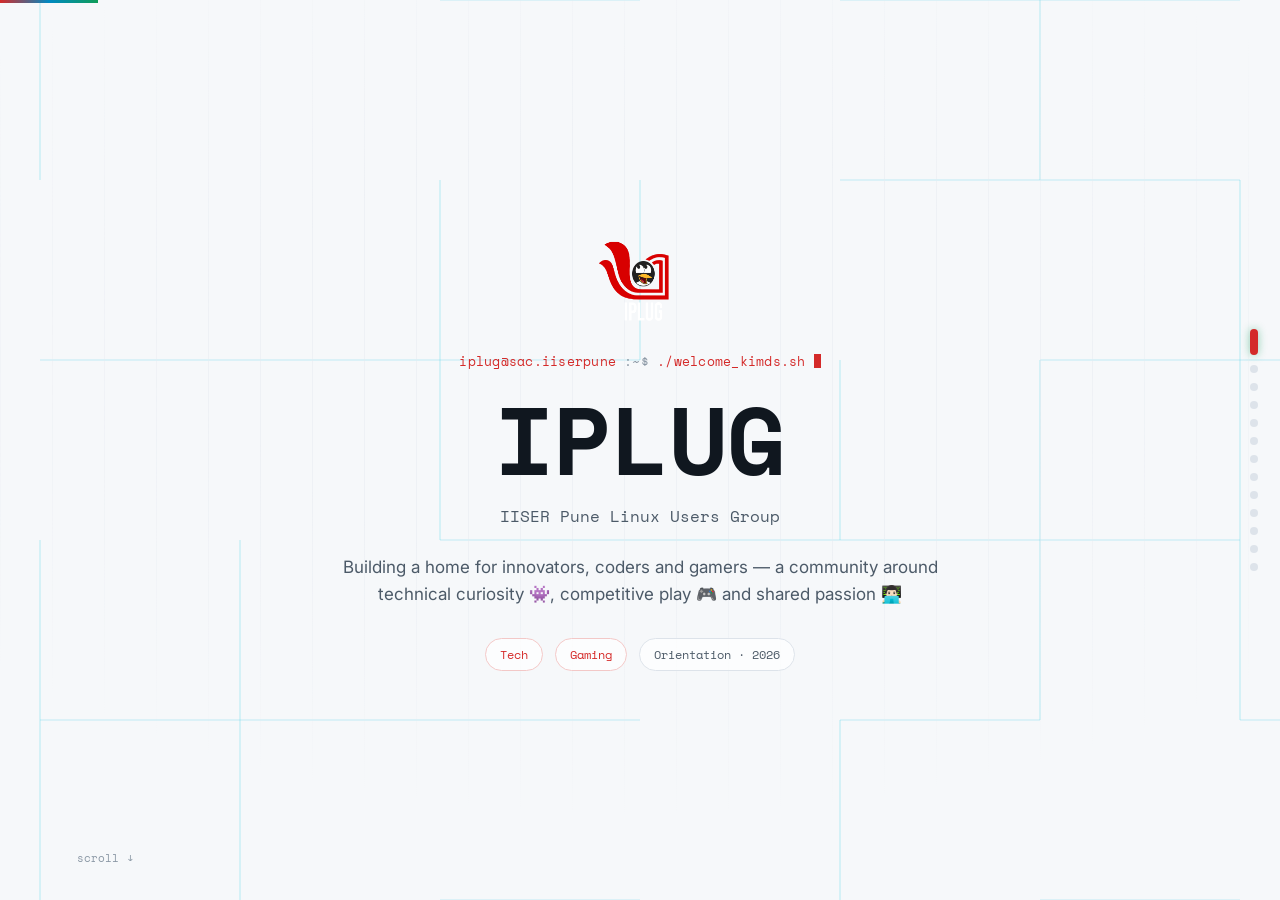
==== index.html @ 6290e278 "Add files via upload" ====
<!DOCTYPE html>
<html lang="en">
<head>
<meta charset="UTF-8">
<meta name="viewport" content="width=device-width, initial-scale=1.0">
<title>IPLUG — Freshers' Orientation</title>
<link rel="stylesheet" href="style.css">
</head>
<body>

<svg id="circuit-bg"></svg>
<div id="progress"></div>

<main id="deck">

  <!-- 1. TITLE -->
  <section class="slide" data-theme="tech" id="slide-0">
    <div class="hex-overlay"></div>
    <div class="slide-inner" style="text-align:center;">
      <img src="../assets/LOGO.png" alt="IPLUG logo" style="width:96px;height:96px;margin-bottom:22px;">
      <div class="nondollar" style="justify-content:center;">iplug@sac.iiserpune<span style="color:var(--text-faint)">:~$</span> ./welcome_kimds.sh<span class="cursor"></span></div>
      <h1 id="typed-title" style="font-size:clamp(40px,9vw,96px); color:var(--text);"></h1>
      <p style="font-family:var(--font-display); font-size:clamp(13px,1.6vw,16px); color:var(--text-dim); margin:14px 0 26px;">
        IISER Pune Linux Users Group
      </p>
      <p style="max-width:640px; margin:0 auto 30px; color:var(--text-dim); font-size:clamp(14px,1.6vw,17px); line-height:1.6;">
        Building a home for innovators, coders and gamers — a community around
        technical curiosity&nbsp;👾, competitive play&nbsp;🎮 and shared passion&nbsp;👨🏻‍💻
      </p>
      <div style="display:flex; gap:12px; justify-content:center; flex-wrap:wrap;">
        <span class="badge green">Tech</span>
        <span class="badge cyan">Gaming</span>
        <span class="badge">Orientation · 2026</span>
      </div>
    </div>
    <div class="scroll-cue">scroll <span class="chev">↓</span></div>
  </section>

  <!-- 2. WHAT IS IPLUG -->
  <section class="slide" data-theme="tech" id="slide-1">
    <div class="hex-overlay"></div>
    <div class="section-num">01 / 12</div>
    <div class="slide-inner">
      <div class="eyebrow">cat about_iplug.md<span class="cursor"></span></div>
      <h2>Aren't you using <span class="accent">Linux yet? </span></h2>
      <p class="subhead">We're a Linux Users Group at heart, but we've grown well beyond that — into a home for anyone curious about technology and anyone who loves to play.</p>
      <div class="grid grid-2">
        <div class="card">
          <div class="badge green" style="margin-bottom:14px;">TECH</div>
          <p style="color:var(--text); line-height:1.6; margin:0;">A community for people who use software and tech — not just for research, but for curiosity, learning, and connection.</p>
        </div>
        <div class="card">
          <div class="badge green" style="margin-bottom:14px;">CLUTCH</div>
          <p style="color:var(--text); line-height:1.6; margin:0;">Uniting gamers across genres to transform gaming on campus from a solo pastime into a shared culture.</p>
        </div>
      </div>
    </div>
  </section>

  <!-- 3. FACULTY COORDINATOR -->
  <section class="slide" data-theme="tech" id="slide-2">
    <div class="hex-overlay"></div>
    <div class="section-num">02 / 12</div>
    <div class="slide-inner">
      <div class="eyebrow">whoami --faculty<span class="cursor"></span></div>
      <h2>Faculty <span class="accent">Coordinator</span></h2>
      <p class="subhead">The mentor who backs IPLUG from the faculty side.</p>
      <div style="max-width:380px;">
        <div class="avatar-ph"><img src="../assets/Joy.jpg" alt="Joy" style="height: 380px; width: 380px; margin: 0px"></div>
        <div class="card">
          <div style="font-family:var(--font-display); font-size:17px; color:var(--text);">Joy Merwin Monteiro</div>
          <div style="color:var(--text-dim); font-size:13px; margin-top:4px;">Earth & Climate Science</div>
        </div>
      </div>
    </div>
  </section>

  <!-- 4. PREVIOUS COORDINATORS -->
  <section class="slide" data-theme="tech" id="slide-3">
    <div class="hex-overlay"></div>
    <div class="section-num">03 / 12</div>
    <div class="slide-inner">
      <div class="eyebrow">git log --authors=previous-coords<span class="cursor"></span></div>
      <h2>Previous <span class="accent">Coordinators</span></h2>
      <p class="subhead">The people who built IPLUG before us.</p>
      <div style="max-width:1080px;">
      <div class="grid grid-3">
        <div>
          <div class="avatar-ph">PHOTO</div>
          <div class="card"><div style="font-family:var(--font-display); font-size:14px;">[ Name 1 ]</div><div style="color:var(--text-dim); font-size:12px; margin-top:2px;">[ Role / Batch ]</div></div>
        </div>
        <div>
          <div class="avatar-ph">PHOTO</div>
          <div class="card"><div style="font-family:var(--font-display); font-size:14px;">[ Name 2 ]</div><div style="color:var(--text-dim); font-size:12px; margin-top:2px;">[ Role / Batch ]</div></div>
        </div>
        <div>
          <div class="avatar-ph">PHOTO</div>
          <div class="card"><div style="font-family:var(--font-display); font-size:14px;">[ Name 3 ]</div><div style="color:var(--text-dim); font-size:12px; margin-top:2px;">[ Role / Batch ]</div></div>
        </div>
      </div>
    </div>
    </div>
  </section>

  <!-- 5. CURRENT COORDINATORS -->
  <section class="slide" data-theme="tech" id="slide-4">
    <div class="hex-overlay"></div>
    <div class="section-num">04 / 12</div>
    <div class="slide-inner">
      <div class="eyebrow">git log --authors=current-coords --since=now<span class="cursor"></span></div>
      <h2>Current <span class="accent">Coordinators</span></h2>
      <p class="subhead">Who's running the show this year — come say hi.</p>
      <div style="max-width:1080px;">
      <div class="grid grid-3">
        <div>
          <div class="avatar-ph">PHOTO</div>
          <div class="card"><div style="font-family:var(--font-display); font-size:14px;">[ Name 1 ]</div><div style="color:var(--text-dim); font-size:12px; margin-top:2px;">[ Role ]</div></div>
        </div>
        <div>
          <div class="avatar-ph">PHOTO</div>
          <div class="card"><div style="font-family:var(--font-display); font-size:14px;">[ Name 2 ]</div><div style="color:var(--text-dim); font-size:12px; margin-top:2px;">[ Role ]</div></div>
        </div>
        <div>
          <div class="avatar-ph">PHOTO</div>
          <div class="card"><div style="font-family:var(--font-display); font-size:14px;">[ Name 3 ]</div><div style="color:var(--text-dim); font-size:12px; margin-top:2px;">[ Role ]</div></div>
        </div>
      </div>
    </div>
    </div>
  </section>

  <section class="slide" data-theme="tech" id="slide-5">
    <div class="hex-overlay"></div>
    <div class="section-num">05 / 12</div>
    <div class="slide-inner">
      <div class="eyebrow">split iplug.txt<span class="cursor"></span></div>
      <h2>Two Cores. <span class="accent">One Community. </span></h2>
      <p class="subhead">Tech vs Gaming</p>
      <div style="max-width:720px;">
      <div class="grid grid-2">
        <div>
          <div class="avatar-ph">PHOTO</div>
          <div class="card"><div style="font-family:var(--font-display); font-size:14px;">[ Name 1 ]</div><div style="color:var(--text-dim); font-size:12px; margin-top:2px;">[ Role ]</div></div>
        </div>
        <div>
          <div class="avatar-ph">PHOTO</div>
          <div class="card"><div style="font-family:var(--font-display); font-size:14px;">[ Name 2 ]</div><div style="color:var(--text-dim); font-size:12px; margin-top:2px;">[ Role ]</div></div>
        </div>
      </div>
      </div>
  </section>

  <!-- 6. EVENTS CONDUCTED LAST YEAR -->
  <section class="slide" data-theme="tech" id="slide-6">
    <div class="hex-overlay"></div>
    <div class="section-num">06 / 12</div>
    <div class="slide-inner">
      <div class="eyebrow">ls -l events/last_year/<span class="cursor"></span></div>
      <h2>Events Conducted <span class="accent">Last Year</span></h2>
      <p class="subhead">A quick look at what we ran.</p>
      <div class="grid grid-3" style="margin-top:28px;">
  <div class="card">
    <h3 style="font-family:var(--font-display); font-size:15px; margin-bottom:6px;">01. Python Sessions for Freshers</h3>
    <p style="color:var(--text-dim); font-size:13px; line-height:1.5; margin:0;">Helped people get acquainted to python</p>
  </div>
  <div class="card">
    <h3 style="font-family:var(--font-display); font-size:15px; margin-bottom:6px;">02. C++ Workshops</h3>
    <p style="color:var(--text-dim); font-size:13px; line-height:1.5; margin:0;">Introduced C++ with Prof. Kalpesh Kapoor</p>
  </div>
  <div class="card">
    <h3 style="font-family:var(--font-display); font-size:15px; margin-bottom:6px;">03. TeXnologia</h3>
    <p style="color:var(--text-dim); font-size:13px; line-height:1.5; margin:0;">a LaTeX Competition</p>
  </div>
  <div class="card">
    <h3 style="font-family:var(--font-display); font-size:15px; margin-bottom:6px;">04. Karavaan Game Nights</h3>
    <p style="color:var(--text-dim); font-size:13px; line-height:1.5; margin:0;">10+ competitions over 3 days.</p>
  </div>
  <div class="card">
    <h3 style="font-family:var(--font-display); font-size:15px; margin-bottom:6px;">05. Tinkering Thursdays</h3>
    <p style="color:var(--text-dim); font-size:13px; line-height:1.5; margin:0;">chill sessions over tech.</p>
  </div>
  <div class="card">
    <h3 style="font-family:var(--font-display); font-size:15px; margin-bottom:6px;">06. Functional Programming </h3>
    <p style="color:var(--text-dim); font-size:13px; line-height:1.5; margin:0;">Workshop on Lean/Functional Programming</p>
  </div>
  <div class="card">
    <h3 style="font-family:var(--font-display); font-size:15px; margin-bottom:6px;">07. Arduino Session</h3>
    <p style="color:var(--text-dim); font-size:13px; line-height:1.5; margin:0;">Arduino session for 3rd years who took Electronics-1 w/ lab.</p>
  </div>
  <div class="card">
    <h3 style="font-family:var(--font-display); font-size:15px; margin-bottom:6px;">08. IPLUG Gaming Showdown</h3>
    <p style="color:var(--text-dim); font-size:13px; line-height:1.5; margin:0;">BGMI + CODM + Valorant + Marvel Rivals + FIFA eFootball tournaments</p>
  </div>
        <div class="card">
    <h3 style="font-family:var(--font-display); font-size:15px; margin-bottom:6px;">09. Minecraft Server</h3>
    <p style="color:var(--text-dim); font-size:13px; line-height:1.5; margin:0;">Maintaining an Institute wide Minecraft server</p>
  </div>
</div>
      <!--
      <div class="grid grid-3" style="gap:12px;">
        <div class="tag">Python Sessions for Freshers</div>
        <div class="tag">C++ Workshop w/ Prof. Kalpesh Kapoor</div>
        <div class="tag">TeXnologia — LaTeX Competition</div>
        <div class="tag">Karvaan Game Nights (10+ events / 3 days)</div>
        <div class="tag">Tinkering Thursdays</div>
        <div class="tag">Lean / Functional Programming w/ Malhar Patel</div>
        <div class="tag">eFootball Competition</div>
        <div class="tag">Electronics‑I Lab Session (3rd yrs)</div>
        <div class="tag">IPLUG Gaming Showdown — BGMI + Free Fire</div>
      </div>
      -->
    </div>

  </section>

  <!-- 7. EVENTS PLANNED - TECH -->
  <section class="slide" data-theme="tech" id="slide-7">
    <div class="hex-overlay"></div>
    <div class="section-num">07 / 12</div>
    <div class="slide-inner">
      <div class="eyebrow">cat roadmap/tech_2026.md<span class="cursor"></span></div>
      <h2>This Year — <span class="accent">Tech</span></h2>
      <p class="subhead">Stay tuned for the following.</p>
      <div class="grid grid-3">
        <div class="card">
    <h3 style="font-family:var(--font-display); font-size:15px; margin-bottom:6px;">Plugged In</h3>
    <p style="color:var(--text-dim); font-size:13px; line-height:1.5; margin:0;">Teaching sessions exploring the different aspects of coding.</p>
  </div>
  <div class="card">
    <h3 style="font-family:var(--font-display); font-size:15px; margin-bottom:6px;">Arduino Workshops</h3>
    <p style="color:var(--text-dim); font-size:13px; line-height:1.5; margin:0;">Put your coding skills to use — build something fun and innovative.</p>
  </div>
  <div class="card">
    <h3 style="font-family:var(--font-display); font-size:15px; margin-bottom:6px;">Scientific Computing</h3>
    <p style="color:var(--text-dim); font-size:13px; line-height:1.5; margin:0;">Exposing the computational work across domains of science.</p>
  </div>
  <div class="card">
    <h3 style="font-family:var(--font-display); font-size:15px; margin-bottom:6px;">Coding Nights</h3>
    <p style="color:var(--text-dim); font-size:13px; line-height:1.5; margin:0;">A space for coders and non‑coders to talk and build algorithmic thinking.</p>
  </div>
  <div class="card">
    <h3 style="font-family:var(--font-display); font-size:15px; margin-bottom:6px;">Coder's Den</h3>
    <p style="color:var(--text-dim); font-size:13px; line-height:1.5; margin:0;">Competitive coding — maths, algorithms and puzzle‑solving.</p>
  </div>
  <div class="card">
    <h3 style="font-family:var(--font-display); font-size:15px; margin-bottom:6px;">Tex‑Nologia</h3>
    <p style="color:var(--text-dim); font-size:13px; line-height:1.5; margin:0;">Flex your type‑setting skills using LaTeX.</p>
  </div>
        <!--
        <div class="card"><strong style="font-family:var(--font-display); font-size:13px;">Coding Propaganda</strong><p style="font-size:13px; color:var(--text-dim); margin:8px 0 0;">Teaching sessions exploring the many aspects of coding.</p></div>
        <div class="card"><strong style="font-family:var(--font-display); font-size:13px;">Arduino Workshops</strong><p style="font-size:13px; color:var(--text-dim); margin:8px 0 0;">Put your coding skills to use — build something fun and innovative.</p></div>
        <div class="card"><strong style="font-family:var(--font-display); font-size:13px;">Scientific Computing</strong><p style="font-size:13px; color:var(--text-dim); margin:8px 0 0;">Exposing the computational work across domains of science.</p></div>
        <div class="card"><strong style="font-family:var(--font-display); font-size:13px;">Coding Nights</strong><p style="font-size:13px; color:var(--text-dim); margin:8px 0 0;">A space for coders and non‑coders to talk and build algorithmic thinking.</p></div>
        <div class="card"><strong style="font-family:var(--font-display); font-size:13px;">Coder's Den</strong><p style="font-size:13px; color:var(--text-dim); margin:8px 0 0;">Competitive coding — maths, algorithms and puzzle‑solving.</p></div>
        <div class="card"><strong style="font-family:var(--font-display); font-size:13px;">Tex‑Nologia</strong><p style="font-size:13px; color:var(--text-dim); margin:8px 0 0;">Flex your type‑setting skills using LaTeX.</p></div>
      -->
      </div>
    </div>
  </section>

  <!-- 8. EVENTS PLANNED - GAMING -->
  <section class="slide" data-theme="gaming" id="slide-8">
    <div class="hex-overlay"></div>
    <div class="section-num">08 / 12</div>
    <div class="slide-inner">
      <div class="eyebrow">cat roadmap/gaming_2026.md<span class="cursor"></span></div>
      <h2>This Year — <span class="accent">Gaming</span></h2>
      <p class="subhead">Powered by our gaming community, <strong style="color:var(--cyan);">CLUTCH</strong> — tournaments and chill sessions across genres, all year.</p>
      <div class="tag-list">
        <span class="tag">BGMI</span><span class="tag">CODM</span><span class="tag">Valorant</span>
        <span class="tag">Minecraft</span><span class="tag">Clash Royale</span><span class="tag">Terraria</span>
        <span class="tag">Pokémon Champions</span><span class="tag">Counter‑Strike</span>
        <span class="tag">Marvel Rivals</span><span class="tag">Marvel Tokon</span>
        <span class="tag">Among Us</span><span class="tag">Tekken</span>
      </div>
    </div>
  </section>

  <!-- 9. UPCOMING EVENTS -->
  <section class="slide" data-theme="tech" id="slide-9">
    <div class="hex-overlay"></div>
    <div class="section-num">09 / 12</div>
    <div class="slide-inner">
      <div class="eyebrow">at --list upcoming/<span class="cursor"></span></div>
      <h2>Upcoming <span class="accent">Events</span></h2>
      <p class="subhead">Mark these — first two are right around the corner.</p>
      <div class="grid grid-2">
        <div class="card" style="border-color:var(--green-dim);">
          <div class="badge green" style="margin-bottom:14px;">Tech · 28 Aug, 6 PM onwards</div>
          <h3 style="font-size:19px; color:var(--text);">Coding Propaganda — Session 1</h3>
          <p style="color:var(--text-dim); font-size:13px; margin:8px 0 0;">Exploring Coding in Science &amp; a Python Intro. Venue: [TBA]</p>
        </div>
        <div class="card" style="border-color:var(--cyan-dim);">
          <div class="badge cyan" style="margin-bottom:14px;">Gaming · Next Weekend</div>
          <h3 style="font-size:19px; color:var(--text);">Minecraft Event</h3>
          <p style="color:var(--text-dim); font-size:13px; margin:8px 0 0;">By CLUTCH. Details &amp; venue: [TBA]</p>
        </div>
      </div>
    </div>
  </section>

  <!-- 10. GET INVOLVED / ANNOUNCEMENTS -->
  <section class="slide" data-theme="tech" id="slide-10">
    <div class="hex-overlay"></div>
    <div class="section-num">10 / 12</div>
    <div class="slide-inner">
      <div class="eyebrow">sudo apt install contributors<span class="cursor"></span></div>
      <h2>We Need <span class="accent">Your Help!</span></h2>
      <p class="subhead">Join the team — as a core member or a volunteer. Pick what excites you:</p>
      <div class="grid grid-3">
        <div class="card">🌐 <strong style="font-family:var(--font-display); font-size:13px; display:block; margin-top:8px;">Web Development</strong><p style="font-size:12px; color:var(--text-dim); margin:6px 0 0;">Build &amp; maintain the IPLUG site.</p></div>
        <div class="card">🎨 <strong style="font-family:var(--font-display); font-size:13px; display:block; margin-top:8px;">Design</strong><p style="font-size:12px; color:var(--text-dim); margin:6px 0 0;">Posters, brand assets, visuals.</p></div>
        <div class="card">✍️ <strong style="font-family:var(--font-display); font-size:13px; display:block; margin-top:8px;">Content Creation</strong><p style="font-size:12px; color:var(--text-dim); margin:6px 0 0;">Write, script, and shape our story.</p></div>
        <div class="card">📣 <strong style="font-family:var(--font-display); font-size:13px; display:block; margin-top:8px;">Social Media &amp; Publicity</strong><p style="font-size:12px; color:var(--text-dim); margin:6px 0 0;">Get the word out on campus.</p></div>
        <div class="card">📦 <strong style="font-family:var(--font-display); font-size:13px; display:block; margin-top:8px;">Logistics</strong><p style="font-size:12px; color:var(--text-dim); margin:6px 0 0;">Make events run smoothly on the ground.</p></div>
        <div class="card" style="display:flex; align-items:center; justify-content:center; border-style:dashed;"><span style="font-size:12px; color:var(--text-faint); font-family:var(--font-display);">Sign‑up link: [TBA]</span></div>
      </div>
    </div>
  </section>

  <!-- 11. MERCH COMPETITION -->
  <section class="slide" data-theme="tech" id="slide-11">
    <div class="hex-overlay"></div>
    <div class="section-num">11 / 12</div>
    <div class="slide-inner" style="text-align:center;">
      <div class="eyebrow" style="justify-content:center;">./run merch_design_competition.sh<span class="cursor"></span></div>
      <h2>Merch Design <span class="accent">Competition</span></h2>
      <p class="subhead" style="margin-left:auto; margin-right:auto;">Got an eye for design? Submit your merch concept for a shot at seeing it on IPLUG apparel.</p>
      <div class="deadline-box" style="display:inline-block; text-align:left; margin-top:10px;" data-deadline="2026-09-13T23:59:59+05:30">
        <div style="font-family:var(--font-display); font-size:13px; color:var(--text-dim);">Deadline</div>
        <div class="deadline-datetime">13 Sep 2026 · 11:59:59 PM IST</div>
        <div class="deadline-timer" id="deadlineTimer">--d --h --m --s</div>
        <div style="font-size:13px; color:var(--text-dim); margin-top:4px;">Submission link / format: [TBA]</div>
      </div>
    </div>
  </section>

  <!-- 12. CLOSING / QR -->
  <section class="slide" data-theme="tech" id="slide-12">
    <div class="hex-overlay"></div>
    <div class="slide-inner" style="text-align:center;">
      <img src="assets/logo.svg" alt="IPLUG logo" style="width:64px;height:64px;margin-bottom:18px;">
      <div class="eyebrow" style="justify-content:center;">./connect.sh --follow<span class="cursor"></span></div>
      <h2 style="margin-bottom:8px;">Stay in the loop.</h2>
      <p class="subhead" style="margin-left:auto; margin-right:auto;">Scan to follow along — updates, event drops, and community chatter.</p>
      <div style="display:flex; gap:32px; justify-content:center; flex-wrap:wrap; margin-top:10px;">
        <div>
          <div class="qr-ph">QR PLACEHOLDER<br>Instagram</div>
          <div style="font-family:var(--font-display); font-size:12px; color:var(--text-dim); margin-top:10px;">@[iplug_handle]</div>
        </div>
        <div>
          <div class="qr-ph">QR PLACEHOLDER<br>WhatsApp</div>
          <div style="font-family:var(--font-display); font-size:12px; color:var(--text-dim); margin-top:10px;">[WhatsApp group link]</div>
        </div>
      </div>
      <p style="margin-top:34px; color:var(--text-faint); font-family:var(--font-display); font-size:12px;">See you at orientation — welcome to IPLUG. 👾</p>
    </div>
  </section>

</main>

<div id="dot-nav"></div>

<script src="script.js"></script>
</body>
</html>
---- style.css ----
/* ==========================================================================
   IPLUG Orientation Deck — Design Tokens (LIGHT THEME)
   Palette:  bg #f6f8fa · panel #ffffff · line #dde3ea
             red (brand) #d42a29 · green (tech/terminal) #0f9d58
             cyan (gaming) #0089c2 · amber (cta) #b8720a
   Type:     Display/labels — 'Space Mono'   Body — 'Inter'
   Signature: animated circuit-trace background + terminal boot sequence
   ========================================================================== */

@import url('https://fonts.googleapis.com/css2?family=Space+Mono:wght@400;700&family=Inter:wght@400;500;600;700;800&display=swap');

:root{
  --bg:        #f6f8fa;
  --bg-alt:    #eef2f6;
  --panel:     #ffffff;
  --panel-2:   #eef2f6;
  --line:      #dde3ea;
  --line-soft: #e6eaf0;

  --red:       #d42a29;
  --red-dim:   #f3c8c7;
  --green:     #d42a29;
  --green-dim: #f3c8c7;
  --cyan:      #d42a29;
  --cyan-dim:  #f3c8c7;
  --amber:     #b8720a;

  /* circuit-bg + progress bar only — kept separate so the red/white
     card & text theme elsewhere is untouched */
  --circuit-cyan:   #00c2e0;
  --progress-cyan:  #0089c2;
  --progress-green: #0f9d58;

  --text:      #10171f;
  --text-dim:  #4c5a68;
  --text-faint:#8a97a4;

  --font-display: 'Space Mono', 'Courier New', monospace;
  --font-body:    'Inter', system-ui, sans-serif;

  --radius: 3px;
  --slide-pad: clamp(24px, 6vw, 88px);
}

*, *::before, *::after{ box-sizing: border-box; }
html, body{ height: 100%; }
body{
  margin: 0;
  background: var(--bg);
  color: var(--text);
  font-family: var(--font-body);
  overflow: hidden;
}

::selection{ background: var(--green); color: #f4fff9; }

@media (prefers-reduced-motion: reduce){
  *, *::before, *::after{
    animation-duration: 0.001ms !important;
    animation-iteration-count: 1 !important;
    transition-duration: 0.001ms !important;
  }
}

/* ---------- circuit-board backdrop (signature element) ---------- */
#circuit-bg{
  position: fixed;
  inset: 0;
  z-index: 0;
  width: 100%;
  height: 100%;
  opacity: 0.75;
  pointer-events: none;
}
#circuit-bg path{
  fill: none;
  stroke: var(--circuit-cyan);
  stroke-opacity: 0.3;
  stroke-width: 1.2;
}
#circuit-bg .node{
  fill: var(--circuit-cyan);
  opacity: 0;
  filter: drop-shadow(0 0 3px var(--circuit-cyan));
  animation: pulse-node 4.5s ease-in-out infinite;
}
#circuit-bg .trace-lit{
  stroke: var(--circuit-cyan);
  stroke-opacity: 0;
  filter: drop-shadow(0 0 2px var(--circuit-cyan));
  animation: pulse-trace 4.5s ease-in-out infinite;
}
@keyframes pulse-node{
  0%, 100%{ opacity: 0; }
  50%{ opacity: 0.95; }
}
@keyframes pulse-trace{
  0%, 100%{ stroke-opacity: 0; }
  50%{ stroke-opacity: 0.85; }
}

.hex-overlay{
  position: absolute;
  inset: 0;
  background-image:
    linear-gradient(30deg, var(--line-soft) 1px, transparent 1px),
    linear-gradient(150deg, var(--line-soft) 1px, transparent 1px),
    linear-gradient(90deg, var(--line-soft) 1px, transparent 1px);
  background-size: 52px 90px;
  opacity: 0.5;
  pointer-events: none;
  mask-image: radial-gradient(ellipse 80% 60% at 50% 40%, black 40%, transparent 85%);
}

/* ---------- deck / slide scaffolding ---------- */
#deck{
  position: relative;
  z-index: 1;
  height: 100vh;
  overflow-y: scroll;
  scroll-snap-type: y mandatory;
  scroll-behavior: smooth;
}
#deck::-webkit-scrollbar{ display: none; }

.slide{
  position: relative;
  height: 100vh;
  width: 100%;
  scroll-snap-align: start;
  scroll-snap-stop: always;
  display: flex;
  flex-direction: column;
  justify-content: center;
  padding: var(--slide-pad);
  overflow: hidden;
}

.slide-inner{
  position: relative;
  z-index: 2;
  width: 100%;
  max-width: 1180px;
  margin: 0 auto;
}

.nondollar{
  font-family: var(--font-display);
  font-size: clamp(11px, 1.1vw, 13px);
  color: var(--green);
  letter-spacing: 0.02em;
  margin: 0 0 18px;
  display: flex;
  align-items: center;
  gap: 8px;
}
.nondollar .cursor{
  display: inline-block;
  width: 7px; height: 14px;
  background: var(--green);
  animation: blink 1s steps(1) infinite;
}
@keyframes blink{ 50%{ opacity: 0; } }

.eyebrow{
  font-family: var(--font-display);
  font-size: clamp(11px, 1.1vw, 13px);
  color: var(--green);
  letter-spacing: 0.02em;
  margin: 0 0 18px;
  display: flex;
  align-items: center;
  gap: 8px;
}
.eyebrow::before{ content: "$"; color: var(--text-faint); }
.eyebrow .cursor{
  display: inline-block;
  width: 7px; height: 14px;
  background: var(--green);
  animation: blink 1s steps(1) infinite;
}
@keyframes blink{ 50%{ opacity: 0; } }

.slide[data-theme="gaming"] .eyebrow{ color: var(--cyan); }
.slide[data-theme="gaming"] .eyebrow .cursor{ background: var(--cyan); }

h1, h2, h3{
  font-family: var(--font-display);
  font-weight: 700;
  margin: 0;
  line-height: 1.05;
  letter-spacing: -0.01em;
}
h2{
  font-size: clamp(28px, 4.4vw, 46px);
  color: var(--text);
  margin-bottom: 8px;
}
h2 .accent{ color: var(--green); }
.slide[data-theme="gaming"] h2 .accent{ color: var(--cyan); }

.subhead{
  font-family: var(--font-body);
  color: var(--text-dim);
  font-size: clamp(14px, 1.5vw, 17px);
  max-width: 680px;
  margin: 0 0 40px;
  line-height: 1.55;
}

.section-num{
  position: absolute;
  top: var(--slide-pad);
  right: var(--slide-pad);
  font-family: var(--font-display);
  font-size: 12px;
  color: var(--text-faint);
  z-index: 2;
}

/* ---------- reusable pieces ---------- */
.badge{
  display: inline-flex;
  align-items: center;
  gap: 8px;
  font-family: var(--font-display);
  font-size: 12px;
  padding: 7px 14px;
  border: 1px solid var(--line);
  border-radius: 999px;
  color: var(--text-dim);
  background: rgba(255,255,255,0.7);
}
.badge.green{ border-color: var(--green-dim); color: var(--green); }
.badge.cyan{ border-color: var(--cyan-dim); color: var(--cyan); }
.badge.red{ border-color: var(--red-dim); color: var(--red); }

.card{
  background: var(--panel);
  border: 1px solid var(--line);
  border-radius: var(--radius);
  padding: 22px 24px;
  position: relative;
  box-shadow: 0 1px 3px rgba(16,23,31,0.06);
}
.card::before{
  content: "";
  position: absolute;
  top: 0; left: 0;
  width: 28px; height: 2px;
  background: var(--green);
}
.slide[data-theme="gaming"] .card::before{ background: var(--cyan); }

.grid{
  display: grid;
  gap: 16px;
}
.grid-2{ grid-template-columns: repeat(2, 1fr); }
.grid-3{ grid-template-columns: repeat(3, 1fr); }

.avatar-ph{
  width: 100%;
  aspect-ratio: 1;
  border-radius: var(--radius);
  border: 1px dashed var(--line);
  background:
    repeating-linear-gradient(45deg, var(--panel-2), var(--panel-2) 6px, var(--panel) 6px, var(--panel) 12px);
  display: flex;
  align-items: center;
  justify-content: center;
  color: var(--text-faint);
  font-family: var(--font-display);
  font-size: 11px;
  text-align: center;
  padding: 8px;
  margin-bottom: 12px;
}

.deadline-box{
  background: var(--panel);
  border: 1.5px solid var(--red);
  border-radius: 6px;
  padding: 28px 40px;
  box-shadow: 0 0 0 1px var(--red-dim), 0 8px 28px rgba(212,42,41,0.18);
}
.deadline-box .deadline-datetime{
  font-family: var(--font-display);
  font-size: 15px;
  color: var(--text);
  margin: 4px 0 16px;
}
.deadline-box .deadline-timer{
  font-family: var(--font-display);
  font-size: clamp(32px, 5vw, 52px);
  font-weight: 700;
  color: var(--red);
  letter-spacing: 0.01em;
}
.deadline-box .deadline-timer .unit{
  font-size: 0.4em;
  color: var(--text-dim);
  margin-right: 10px;
  font-weight: 400;
}

.qr-ph{
  width: 168px;
  height: 168px;
  border: 1px dashed var(--line);
  border-radius: var(--radius);
  background: var(--panel-2);
  display: flex;
  align-items: center;
  justify-content: center;
  color: var(--text-faint);
  font-family: var(--font-display);
  font-size: 11px;
  text-align: center;
  padding: 10px;
}

.tag-list{
  display: flex;
  flex-wrap: wrap;
  gap: 8px;
}
.tag{
  font-family: var(--font-display);
  font-size: 12px;
  padding: 6px 12px;
  border: 1px solid var(--line);
  border-radius: var(--radius);
  color: var(--text-dim);
}

/* gaming slide: tags become evenly-filled cells instead of a wrapped
   flex row, and read at a much larger size */
.slide[data-theme="gaming"] .tag-list{
  display: grid;
  grid-template-columns: repeat(4, 1fr);
  gap: 14px;
  width: 100%;
  margin-top: 8px;
}
.slide[data-theme="gaming"] .tag{
  font-size: 18px;
  padding: 18px 14px;
  text-align: center;
  border-radius: var(--radius);
}

/* ---------- nav: dots + arrows + progress ---------- */
#progress{
  position: fixed;
  top: 0; left: 0;
  height: 3px;
  background: linear-gradient(90deg, var(--red), var(--progress-cyan), var(--progress-green));
  width: 0%;
  z-index: 10;
  transition: width 0.4s ease;
}

#dot-nav{
  position: fixed;
  right: 22px;
  top: 50%;
  transform: translateY(-50%);
  z-index: 10;
}

/* script.js wraps everything in one .dot-track div (line + fill + snake +
   dots) and appends it into #dot-nav. .dot-track itself needs to be the
   flex column — #dot-nav no longer lays out children directly since it
   only has this one child now. */
.dot-track{
  position: relative;
  display: flex;
  flex-direction: column;
  align-items: center;
  gap: 10px;
}

/* The "eaten trail" elements (connecting line, green fill, glowing snake
   head) are part of the snake-nav concept in script.js but aren't part of
   the simpler "current dot elongates" look we want — hide them rather
   than deleting the JS that builds them. */
.dot-track-line,
.dot-track-line-fill,
#nav-snake{
  display: none;
}

/* Dots: idle state is a small circle. script.js toggles `.current` on
   whichever dot matches the active slide (not `.active`). Because this is
   driven purely by the class, moving .current from one dot to the next
   animates BOTH at once: the old pill shrinks back to a dot while the new
   dot grows into a pill, at the same time. */
.dot{
  width: 8px;
  height: 8px;
  border-radius: 999px;
  background: var(--line);
  border: none;
  cursor: pointer;
  padding: 0;
  flex-shrink: 0;
  transition:
    height 0.35s cubic-bezier(.4,0,.2,1),
    background 0.3s ease,
    box-shadow 0.3s ease,
    transform 0.2s ease;
}
.dot:hover:not(.current){ transform: scale(1.3); }
.dot.eaten{ background: var(--line); }
.dot.current{
  height: 26px;
  background: var(--green);
  box-shadow: 0 0 8px rgba(15,157,88,0.45);
}

/* Optional: if you toggle a `theme-gaming` class on #dot-nav from JS
   when the current slide's data-theme is "gaming", this recolors the
   active pill to cyan to match that slide's accent. Not wired up by
   script.js yet — inert until you add that class toggle in setActive(). */
#dot-nav.theme-gaming .dot.current{
  background: var(--cyan);
  box-shadow: 0 0 8px rgba(0,137,194,0.45);
}

#arrow-nav{
  position: fixed;
  bottom: 22px;
  left: 50%;
  transform: translateX(-50%);
  z-index: 10;
  display: flex;
  align-items: center;
  gap: 14px;
  font-family: var(--font-display);
}
.nav-btn{
  width: 38px; height: 38px;
  border-radius: 50%;
  border: 1px solid var(--line);
  background: rgba(255,255,255,0.85);
  backdrop-filter: blur(6px);
  color: var(--text);
  cursor: pointer;
  display: flex;
  align-items: center;
  justify-content: center;
  transition: border-color 0.2s, color 0.2s;
  box-shadow: 0 1px 3px rgba(16,23,31,0.08);
}
.nav-btn:hover{ border-color: var(--green); color: var(--green); }
.nav-btn:disabled{ opacity: 0.3; cursor: default; }
#slide-counter{ font-size: 12px; color: var(--text-dim); min-width: 44px; text-align: center; }

.scroll-cue{
  position: absolute;
  bottom: 34px;
  left: var(--slide-pad);
  font-family: var(--font-display);
  font-size: 11px;
  color: var(--text-faint);
  display: flex;
  align-items: center;
  gap: 8px;
}
.scroll-cue .chev{ animation: bob 1.6s ease-in-out infinite; }
@keyframes bob{
  0%, 100%{ transform: translateY(0); }
  50%{ transform: translateY(4px); }
}

@media (max-width: 720px){
  #dot-nav{ display: none; }
  .grid-3{ grid-template-columns: 1fr 1fr; }
  .grid-2{ grid-template-columns: 1fr; }
  .slide[data-theme="gaming"] .tag-list{ grid-template-columns: repeat(2, 1fr); }
}
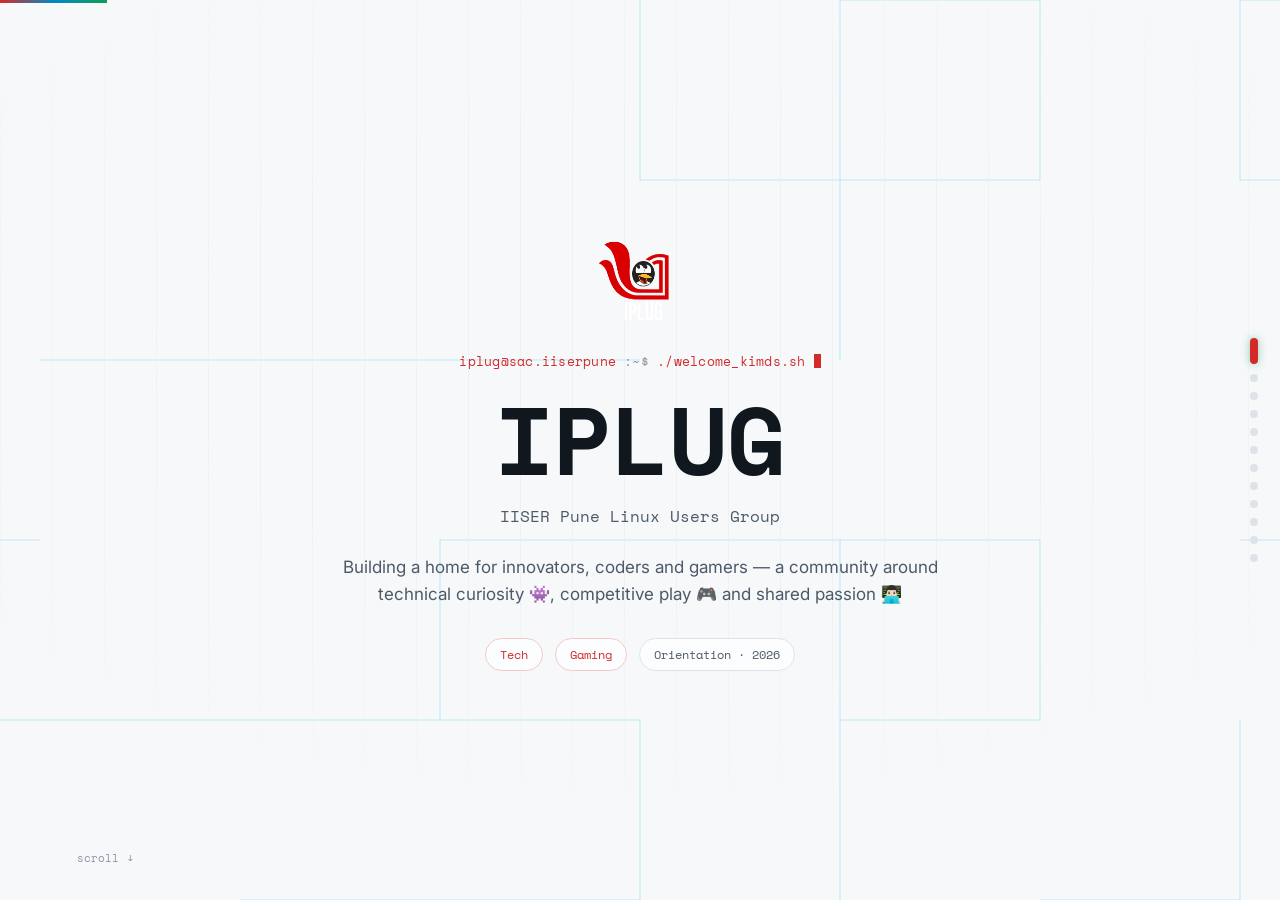
==== commit f58c932c: "Add files via upload" ====
--- a/index.html
+++ b/index.html
@@ -299,7 +299,7 @@
     </div>
   </section>
 
-  <!-- 10. GET INVOLVED / ANNOUNCEMENTS -->
+  <!-- 10. GET INVOLVED / ANNOUNCEMENTS
   <section class="slide" data-theme="tech" id="slide-10">
     <div class="hex-overlay"></div>
     <div class="section-num">10 / 12</div>
@@ -317,6 +317,7 @@
       </div>
     </div>
   </section>
+  -->
 
   <!-- 11. MERCH COMPETITION -->
   <section class="slide" data-theme="tech" id="slide-11">
--- a/style.css
+++ b/style.css
@@ -325,13 +325,24 @@
   flex-wrap: wrap;
   gap: 8px;
 }
-.tag{
-  font-family: var(--font-display);
-  font-size: 12px;
-  padding: 6px 12px;
-  border: 1px solid var(--line);
-  border-radius: var(--radius);
-  color: var(--text-dim);
+.tag {
+  display: inline-flex;
+  align-items: center;
+  justify-content: center;
+  background:
+    linear-gradient(#dc2626, #dc2626) no-repeat,
+    #fff;
+  background-size: 12.5% 1.5px; /* width, thickness of the red bit */
+  background-position: 0 0;
+  border-radius: 8px; /* match the rounded corners in the image */
+  overflow: hidden;
+  border-radius: 4px;
+  box-shadow: 0 1px 3px rgba(0,0,0,0.08);
+  padding: 20px 24px;
+  margin: 8px;
+  font-family: 'JetBrains Mono', 'Courier New', monospace;
+  font-weight: 700;
+  text-align: center;
 }
 
 /* gaming slide: tags become evenly-filled cells instead of a wrapped
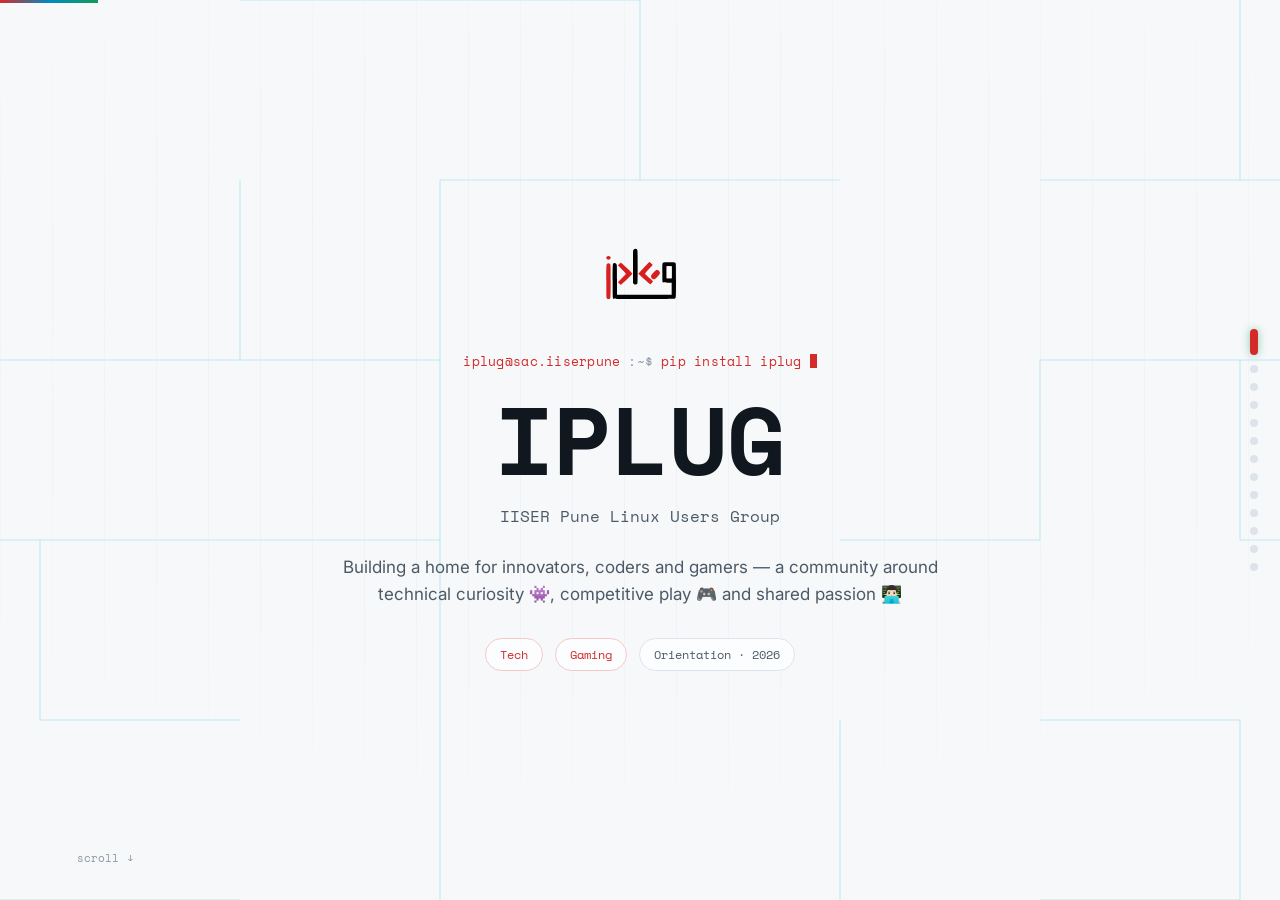
==== commit 846aa802: "Add files via upload" ====
--- a/index.html
+++ b/index.html
@@ -1,367 +1,449 @@
-<!DOCTYPE html>
-<html lang="en">
-<head>
-<meta charset="UTF-8">
-<meta name="viewport" content="width=device-width, initial-scale=1.0">
-<title>IPLUG — Freshers' Orientation</title>
-<link rel="stylesheet" href="style.css">
-</head>
-<body>
-
-<svg id="circuit-bg"></svg>
-<div id="progress"></div>
-
-<main id="deck">
-
-  <!-- 1. TITLE -->
-  <section class="slide" data-theme="tech" id="slide-0">
-    <div class="hex-overlay"></div>
-    <div class="slide-inner" style="text-align:center;">
-      <img src="../assets/LOGO.png" alt="IPLUG logo" style="width:96px;height:96px;margin-bottom:22px;">
-      <div class="nondollar" style="justify-content:center;">iplug@sac.iiserpune<span style="color:var(--text-faint)">:~$</span> ./welcome_kimds.sh<span class="cursor"></span></div>
-      <h1 id="typed-title" style="font-size:clamp(40px,9vw,96px); color:var(--text);"></h1>
-      <p style="font-family:var(--font-display); font-size:clamp(13px,1.6vw,16px); color:var(--text-dim); margin:14px 0 26px;">
-        IISER Pune Linux Users Group
-      </p>
-      <p style="max-width:640px; margin:0 auto 30px; color:var(--text-dim); font-size:clamp(14px,1.6vw,17px); line-height:1.6;">
-        Building a home for innovators, coders and gamers — a community around
-        technical curiosity&nbsp;👾, competitive play&nbsp;🎮 and shared passion&nbsp;👨🏻‍💻
-      </p>
-      <div style="display:flex; gap:12px; justify-content:center; flex-wrap:wrap;">
-        <span class="badge green">Tech</span>
-        <span class="badge cyan">Gaming</span>
-        <span class="badge">Orientation · 2026</span>
-      </div>
-    </div>
-    <div class="scroll-cue">scroll <span class="chev">↓</span></div>
-  </section>
-
-  <!-- 2. WHAT IS IPLUG -->
-  <section class="slide" data-theme="tech" id="slide-1">
-    <div class="hex-overlay"></div>
-    <div class="section-num">01 / 12</div>
-    <div class="slide-inner">
-      <div class="eyebrow">cat about_iplug.md<span class="cursor"></span></div>
-      <h2>Aren't you using <span class="accent">Linux yet? </span></h2>
-      <p class="subhead">We're a Linux Users Group at heart, but we've grown well beyond that — into a home for anyone curious about technology and anyone who loves to play.</p>
-      <div class="grid grid-2">
-        <div class="card">
-          <div class="badge green" style="margin-bottom:14px;">TECH</div>
-          <p style="color:var(--text); line-height:1.6; margin:0;">A community for people who use software and tech — not just for research, but for curiosity, learning, and connection.</p>
-        </div>
-        <div class="card">
-          <div class="badge green" style="margin-bottom:14px;">CLUTCH</div>
-          <p style="color:var(--text); line-height:1.6; margin:0;">Uniting gamers across genres to transform gaming on campus from a solo pastime into a shared culture.</p>
-        </div>
-      </div>
-    </div>
-  </section>
-
-  <!-- 3. FACULTY COORDINATOR -->
-  <section class="slide" data-theme="tech" id="slide-2">
-    <div class="hex-overlay"></div>
-    <div class="section-num">02 / 12</div>
-    <div class="slide-inner">
-      <div class="eyebrow">whoami --faculty<span class="cursor"></span></div>
-      <h2>Faculty <span class="accent">Coordinator</span></h2>
-      <p class="subhead">The mentor who backs IPLUG from the faculty side.</p>
-      <div style="max-width:380px;">
-        <div class="avatar-ph"><img src="../assets/Joy.jpg" alt="Joy" style="height: 380px; width: 380px; margin: 0px"></div>
-        <div class="card">
-          <div style="font-family:var(--font-display); font-size:17px; color:var(--text);">Joy Merwin Monteiro</div>
-          <div style="color:var(--text-dim); font-size:13px; margin-top:4px;">Earth & Climate Science</div>
-        </div>
-      </div>
-    </div>
-  </section>
-
-  <!-- 4. PREVIOUS COORDINATORS -->
-  <section class="slide" data-theme="tech" id="slide-3">
-    <div class="hex-overlay"></div>
-    <div class="section-num">03 / 12</div>
-    <div class="slide-inner">
-      <div class="eyebrow">git log --authors=previous-coords<span class="cursor"></span></div>
-      <h2>Previous <span class="accent">Coordinators</span></h2>
-      <p class="subhead">The people who built IPLUG before us.</p>
-      <div style="max-width:1080px;">
-      <div class="grid grid-3">
-        <div>
-          <div class="avatar-ph">PHOTO</div>
-          <div class="card"><div style="font-family:var(--font-display); font-size:14px;">[ Name 1 ]</div><div style="color:var(--text-dim); font-size:12px; margin-top:2px;">[ Role / Batch ]</div></div>
-        </div>
-        <div>
-          <div class="avatar-ph">PHOTO</div>
-          <div class="card"><div style="font-family:var(--font-display); font-size:14px;">[ Name 2 ]</div><div style="color:var(--text-dim); font-size:12px; margin-top:2px;">[ Role / Batch ]</div></div>
-        </div>
-        <div>
-          <div class="avatar-ph">PHOTO</div>
-          <div class="card"><div style="font-family:var(--font-display); font-size:14px;">[ Name 3 ]</div><div style="color:var(--text-dim); font-size:12px; margin-top:2px;">[ Role / Batch ]</div></div>
-        </div>
-      </div>
-    </div>
-    </div>
-  </section>
-
-  <!-- 5. CURRENT COORDINATORS -->
-  <section class="slide" data-theme="tech" id="slide-4">
-    <div class="hex-overlay"></div>
-    <div class="section-num">04 / 12</div>
-    <div class="slide-inner">
-      <div class="eyebrow">git log --authors=current-coords --since=now<span class="cursor"></span></div>
-      <h2>Current <span class="accent">Coordinators</span></h2>
-      <p class="subhead">Who's running the show this year — come say hi.</p>
-      <div style="max-width:1080px;">
-      <div class="grid grid-3">
-        <div>
-          <div class="avatar-ph">PHOTO</div>
-          <div class="card"><div style="font-family:var(--font-display); font-size:14px;">[ Name 1 ]</div><div style="color:var(--text-dim); font-size:12px; margin-top:2px;">[ Role ]</div></div>
-        </div>
-        <div>
-          <div class="avatar-ph">PHOTO</div>
-          <div class="card"><div style="font-family:var(--font-display); font-size:14px;">[ Name 2 ]</div><div style="color:var(--text-dim); font-size:12px; margin-top:2px;">[ Role ]</div></div>
-        </div>
-        <div>
-          <div class="avatar-ph">PHOTO</div>
-          <div class="card"><div style="font-family:var(--font-display); font-size:14px;">[ Name 3 ]</div><div style="color:var(--text-dim); font-size:12px; margin-top:2px;">[ Role ]</div></div>
-        </div>
-      </div>
-    </div>
-    </div>
-  </section>
-
-  <section class="slide" data-theme="tech" id="slide-5">
-    <div class="hex-overlay"></div>
-    <div class="section-num">05 / 12</div>
-    <div class="slide-inner">
-      <div class="eyebrow">split iplug.txt<span class="cursor"></span></div>
-      <h2>Two Cores. <span class="accent">One Community. </span></h2>
-      <p class="subhead">Tech vs Gaming</p>
-      <div style="max-width:720px;">
-      <div class="grid grid-2">
-        <div>
-          <div class="avatar-ph">PHOTO</div>
-          <div class="card"><div style="font-family:var(--font-display); font-size:14px;">[ Name 1 ]</div><div style="color:var(--text-dim); font-size:12px; margin-top:2px;">[ Role ]</div></div>
-        </div>
-        <div>
-          <div class="avatar-ph">PHOTO</div>
-          <div class="card"><div style="font-family:var(--font-display); font-size:14px;">[ Name 2 ]</div><div style="color:var(--text-dim); font-size:12px; margin-top:2px;">[ Role ]</div></div>
-        </div>
-      </div>
-      </div>
-  </section>
-
-  <!-- 6. EVENTS CONDUCTED LAST YEAR -->
-  <section class="slide" data-theme="tech" id="slide-6">
-    <div class="hex-overlay"></div>
-    <div class="section-num">06 / 12</div>
-    <div class="slide-inner">
-      <div class="eyebrow">ls -l events/last_year/<span class="cursor"></span></div>
-      <h2>Events Conducted <span class="accent">Last Year</span></h2>
-      <p class="subhead">A quick look at what we ran.</p>
-      <div class="grid grid-3" style="margin-top:28px;">
-  <div class="card">
-    <h3 style="font-family:var(--font-display); font-size:15px; margin-bottom:6px;">01. Python Sessions for Freshers</h3>
-    <p style="color:var(--text-dim); font-size:13px; line-height:1.5; margin:0;">Helped people get acquainted to python</p>
-  </div>
-  <div class="card">
-    <h3 style="font-family:var(--font-display); font-size:15px; margin-bottom:6px;">02. C++ Workshops</h3>
-    <p style="color:var(--text-dim); font-size:13px; line-height:1.5; margin:0;">Introduced C++ with Prof. Kalpesh Kapoor</p>
-  </div>
-  <div class="card">
-    <h3 style="font-family:var(--font-display); font-size:15px; margin-bottom:6px;">03. TeXnologia</h3>
-    <p style="color:var(--text-dim); font-size:13px; line-height:1.5; margin:0;">a LaTeX Competition</p>
-  </div>
-  <div class="card">
-    <h3 style="font-family:var(--font-display); font-size:15px; margin-bottom:6px;">04. Karavaan Game Nights</h3>
-    <p style="color:var(--text-dim); font-size:13px; line-height:1.5; margin:0;">10+ competitions over 3 days.</p>
-  </div>
-  <div class="card">
-    <h3 style="font-family:var(--font-display); font-size:15px; margin-bottom:6px;">05. Tinkering Thursdays</h3>
-    <p style="color:var(--text-dim); font-size:13px; line-height:1.5; margin:0;">chill sessions over tech.</p>
-  </div>
-  <div class="card">
-    <h3 style="font-family:var(--font-display); font-size:15px; margin-bottom:6px;">06. Functional Programming </h3>
-    <p style="color:var(--text-dim); font-size:13px; line-height:1.5; margin:0;">Workshop on Lean/Functional Programming</p>
-  </div>
-  <div class="card">
-    <h3 style="font-family:var(--font-display); font-size:15px; margin-bottom:6px;">07. Arduino Session</h3>
-    <p style="color:var(--text-dim); font-size:13px; line-height:1.5; margin:0;">Arduino session for 3rd years who took Electronics-1 w/ lab.</p>
-  </div>
-  <div class="card">
-    <h3 style="font-family:var(--font-display); font-size:15px; margin-bottom:6px;">08. IPLUG Gaming Showdown</h3>
-    <p style="color:var(--text-dim); font-size:13px; line-height:1.5; margin:0;">BGMI + CODM + Valorant + Marvel Rivals + FIFA eFootball tournaments</p>
-  </div>
-        <div class="card">
-    <h3 style="font-family:var(--font-display); font-size:15px; margin-bottom:6px;">09. Minecraft Server</h3>
-    <p style="color:var(--text-dim); font-size:13px; line-height:1.5; margin:0;">Maintaining an Institute wide Minecraft server</p>
-  </div>
-</div>
-      <!--
-      <div class="grid grid-3" style="gap:12px;">
-        <div class="tag">Python Sessions for Freshers</div>
-        <div class="tag">C++ Workshop w/ Prof. Kalpesh Kapoor</div>
-        <div class="tag">TeXnologia — LaTeX Competition</div>
-        <div class="tag">Karvaan Game Nights (10+ events / 3 days)</div>
-        <div class="tag">Tinkering Thursdays</div>
-        <div class="tag">Lean / Functional Programming w/ Malhar Patel</div>
-        <div class="tag">eFootball Competition</div>
-        <div class="tag">Electronics‑I Lab Session (3rd yrs)</div>
-        <div class="tag">IPLUG Gaming Showdown — BGMI + Free Fire</div>
-      </div>
-      -->
-    </div>
-
-  </section>
-
-  <!-- 7. EVENTS PLANNED - TECH -->
-  <section class="slide" data-theme="tech" id="slide-7">
-    <div class="hex-overlay"></div>
-    <div class="section-num">07 / 12</div>
-    <div class="slide-inner">
-      <div class="eyebrow">cat roadmap/tech_2026.md<span class="cursor"></span></div>
-      <h2>This Year — <span class="accent">Tech</span></h2>
-      <p class="subhead">Stay tuned for the following.</p>
-      <div class="grid grid-3">
-        <div class="card">
-    <h3 style="font-family:var(--font-display); font-size:15px; margin-bottom:6px;">Plugged In</h3>
-    <p style="color:var(--text-dim); font-size:13px; line-height:1.5; margin:0;">Teaching sessions exploring the different aspects of coding.</p>
-  </div>
-  <div class="card">
-    <h3 style="font-family:var(--font-display); font-size:15px; margin-bottom:6px;">Arduino Workshops</h3>
-    <p style="color:var(--text-dim); font-size:13px; line-height:1.5; margin:0;">Put your coding skills to use — build something fun and innovative.</p>
-  </div>
-  <div class="card">
-    <h3 style="font-family:var(--font-display); font-size:15px; margin-bottom:6px;">Scientific Computing</h3>
-    <p style="color:var(--text-dim); font-size:13px; line-height:1.5; margin:0;">Exposing the computational work across domains of science.</p>
-  </div>
-  <div class="card">
-    <h3 style="font-family:var(--font-display); font-size:15px; margin-bottom:6px;">Coding Nights</h3>
-    <p style="color:var(--text-dim); font-size:13px; line-height:1.5; margin:0;">A space for coders and non‑coders to talk and build algorithmic thinking.</p>
-  </div>
-  <div class="card">
-    <h3 style="font-family:var(--font-display); font-size:15px; margin-bottom:6px;">Coder's Den</h3>
-    <p style="color:var(--text-dim); font-size:13px; line-height:1.5; margin:0;">Competitive coding — maths, algorithms and puzzle‑solving.</p>
-  </div>
-  <div class="card">
-    <h3 style="font-family:var(--font-display); font-size:15px; margin-bottom:6px;">Tex‑Nologia</h3>
-    <p style="color:var(--text-dim); font-size:13px; line-height:1.5; margin:0;">Flex your type‑setting skills using LaTeX.</p>
-  </div>
-        <!--
-        <div class="card"><strong style="font-family:var(--font-display); font-size:13px;">Coding Propaganda</strong><p style="font-size:13px; color:var(--text-dim); margin:8px 0 0;">Teaching sessions exploring the many aspects of coding.</p></div>
-        <div class="card"><strong style="font-family:var(--font-display); font-size:13px;">Arduino Workshops</strong><p style="font-size:13px; color:var(--text-dim); margin:8px 0 0;">Put your coding skills to use — build something fun and innovative.</p></div>
-        <div class="card"><strong style="font-family:var(--font-display); font-size:13px;">Scientific Computing</strong><p style="font-size:13px; color:var(--text-dim); margin:8px 0 0;">Exposing the computational work across domains of science.</p></div>
-        <div class="card"><strong style="font-family:var(--font-display); font-size:13px;">Coding Nights</strong><p style="font-size:13px; color:var(--text-dim); margin:8px 0 0;">A space for coders and non‑coders to talk and build algorithmic thinking.</p></div>
-        <div class="card"><strong style="font-family:var(--font-display); font-size:13px;">Coder's Den</strong><p style="font-size:13px; color:var(--text-dim); margin:8px 0 0;">Competitive coding — maths, algorithms and puzzle‑solving.</p></div>
-        <div class="card"><strong style="font-family:var(--font-display); font-size:13px;">Tex‑Nologia</strong><p style="font-size:13px; color:var(--text-dim); margin:8px 0 0;">Flex your type‑setting skills using LaTeX.</p></div>
-      -->
-      </div>
-    </div>
-  </section>
-
-  <!-- 8. EVENTS PLANNED - GAMING -->
-  <section class="slide" data-theme="gaming" id="slide-8">
-    <div class="hex-overlay"></div>
-    <div class="section-num">08 / 12</div>
-    <div class="slide-inner">
-      <div class="eyebrow">cat roadmap/gaming_2026.md<span class="cursor"></span></div>
-      <h2>This Year — <span class="accent">Gaming</span></h2>
-      <p class="subhead">Powered by our gaming community, <strong style="color:var(--cyan);">CLUTCH</strong> — tournaments and chill sessions across genres, all year.</p>
-      <div class="tag-list">
-        <span class="tag">BGMI</span><span class="tag">CODM</span><span class="tag">Valorant</span>
-        <span class="tag">Minecraft</span><span class="tag">Clash Royale</span><span class="tag">Terraria</span>
-        <span class="tag">Pokémon Champions</span><span class="tag">Counter‑Strike</span>
-        <span class="tag">Marvel Rivals</span><span class="tag">Marvel Tokon</span>
-        <span class="tag">Among Us</span><span class="tag">Tekken</span>
-      </div>
-    </div>
-  </section>
-
-  <!-- 9. UPCOMING EVENTS -->
-  <section class="slide" data-theme="tech" id="slide-9">
-    <div class="hex-overlay"></div>
-    <div class="section-num">09 / 12</div>
-    <div class="slide-inner">
-      <div class="eyebrow">at --list upcoming/<span class="cursor"></span></div>
-      <h2>Upcoming <span class="accent">Events</span></h2>
-      <p class="subhead">Mark these — first two are right around the corner.</p>
-      <div class="grid grid-2">
-        <div class="card" style="border-color:var(--green-dim);">
-          <div class="badge green" style="margin-bottom:14px;">Tech · 28 Aug, 6 PM onwards</div>
-          <h3 style="font-size:19px; color:var(--text);">Coding Propaganda — Session 1</h3>
-          <p style="color:var(--text-dim); font-size:13px; margin:8px 0 0;">Exploring Coding in Science &amp; a Python Intro. Venue: [TBA]</p>
-        </div>
-        <div class="card" style="border-color:var(--cyan-dim);">
-          <div class="badge cyan" style="margin-bottom:14px;">Gaming · Next Weekend</div>
-          <h3 style="font-size:19px; color:var(--text);">Minecraft Event</h3>
-          <p style="color:var(--text-dim); font-size:13px; margin:8px 0 0;">By CLUTCH. Details &amp; venue: [TBA]</p>
-        </div>
-      </div>
-    </div>
-  </section>
-
-  <!-- 10. GET INVOLVED / ANNOUNCEMENTS
-  <section class="slide" data-theme="tech" id="slide-10">
-    <div class="hex-overlay"></div>
-    <div class="section-num">10 / 12</div>
-    <div class="slide-inner">
-      <div class="eyebrow">sudo apt install contributors<span class="cursor"></span></div>
-      <h2>We Need <span class="accent">Your Help!</span></h2>
-      <p class="subhead">Join the team — as a core member or a volunteer. Pick what excites you:</p>
-      <div class="grid grid-3">
-        <div class="card">🌐 <strong style="font-family:var(--font-display); font-size:13px; display:block; margin-top:8px;">Web Development</strong><p style="font-size:12px; color:var(--text-dim); margin:6px 0 0;">Build &amp; maintain the IPLUG site.</p></div>
-        <div class="card">🎨 <strong style="font-family:var(--font-display); font-size:13px; display:block; margin-top:8px;">Design</strong><p style="font-size:12px; color:var(--text-dim); margin:6px 0 0;">Posters, brand assets, visuals.</p></div>
-        <div class="card">✍️ <strong style="font-family:var(--font-display); font-size:13px; display:block; margin-top:8px;">Content Creation</strong><p style="font-size:12px; color:var(--text-dim); margin:6px 0 0;">Write, script, and shape our story.</p></div>
-        <div class="card">📣 <strong style="font-family:var(--font-display); font-size:13px; display:block; margin-top:8px;">Social Media &amp; Publicity</strong><p style="font-size:12px; color:var(--text-dim); margin:6px 0 0;">Get the word out on campus.</p></div>
-        <div class="card">📦 <strong style="font-family:var(--font-display); font-size:13px; display:block; margin-top:8px;">Logistics</strong><p style="font-size:12px; color:var(--text-dim); margin:6px 0 0;">Make events run smoothly on the ground.</p></div>
-        <div class="card" style="display:flex; align-items:center; justify-content:center; border-style:dashed;"><span style="font-size:12px; color:var(--text-faint); font-family:var(--font-display);">Sign‑up link: [TBA]</span></div>
-      </div>
-    </div>
-  </section>
-  -->
-
-  <!-- 11. MERCH COMPETITION -->
-  <section class="slide" data-theme="tech" id="slide-11">
-    <div class="hex-overlay"></div>
-    <div class="section-num">11 / 12</div>
-    <div class="slide-inner" style="text-align:center;">
-      <div class="eyebrow" style="justify-content:center;">./run merch_design_competition.sh<span class="cursor"></span></div>
-      <h2>Merch Design <span class="accent">Competition</span></h2>
-      <p class="subhead" style="margin-left:auto; margin-right:auto;">Got an eye for design? Submit your merch concept for a shot at seeing it on IPLUG apparel.</p>
-      <div class="deadline-box" style="display:inline-block; text-align:left; margin-top:10px;" data-deadline="2026-09-13T23:59:59+05:30">
-        <div style="font-family:var(--font-display); font-size:13px; color:var(--text-dim);">Deadline</div>
-        <div class="deadline-datetime">13 Sep 2026 · 11:59:59 PM IST</div>
-        <div class="deadline-timer" id="deadlineTimer">--d --h --m --s</div>
-        <div style="font-size:13px; color:var(--text-dim); margin-top:4px;">Submission link / format: [TBA]</div>
-      </div>
-    </div>
-  </section>
-
-  <!-- 12. CLOSING / QR -->
-  <section class="slide" data-theme="tech" id="slide-12">
-    <div class="hex-overlay"></div>
-    <div class="slide-inner" style="text-align:center;">
-      <img src="assets/logo.svg" alt="IPLUG logo" style="width:64px;height:64px;margin-bottom:18px;">
-      <div class="eyebrow" style="justify-content:center;">./connect.sh --follow<span class="cursor"></span></div>
-      <h2 style="margin-bottom:8px;">Stay in the loop.</h2>
-      <p class="subhead" style="margin-left:auto; margin-right:auto;">Scan to follow along — updates, event drops, and community chatter.</p>
-      <div style="display:flex; gap:32px; justify-content:center; flex-wrap:wrap; margin-top:10px;">
-        <div>
-          <div class="qr-ph">QR PLACEHOLDER<br>Instagram</div>
-          <div style="font-family:var(--font-display); font-size:12px; color:var(--text-dim); margin-top:10px;">@[iplug_handle]</div>
-        </div>
-        <div>
-          <div class="qr-ph">QR PLACEHOLDER<br>WhatsApp</div>
-          <div style="font-family:var(--font-display); font-size:12px; color:var(--text-dim); margin-top:10px;">[WhatsApp group link]</div>
-        </div>
-      </div>
-      <p style="margin-top:34px; color:var(--text-faint); font-family:var(--font-display); font-size:12px;">See you at orientation — welcome to IPLUG. 👾</p>
-    </div>
-  </section>
-
-</main>
-
-<div id="dot-nav"></div>
-
-<script src="script.js"></script>
-</body>
-</html>
+<!DOCTYPE html>
+<html lang="en">
+<head>
+<meta charset="UTF-8">
+<meta name="viewport" content="width=device-width, initial-scale=1.0">
+<title>IPLUG — Freshers' Orientation</title>
+<link rel="stylesheet" href="style.css">
+</head>
+<body>
+
+<svg id="circuit-bg"></svg>
+<div id="progress"></div>
+
+<main id="deck">
+
+  <!-- 1. TITLE -->
+  <section class="slide" data-theme="tech" id="slide-0">
+    <div class="hex-overlay"></div>
+    <div class="slide-inner" style="text-align:center;">
+      <img src="../assets/logo.svg" alt="IPLUG logo" style="width:96px;height:96px;margin-bottom:22px;">
+      <div class="nondollar" style="justify-content:center;">iplug@sac.iiserpune<span style="color:var(--text-faint)">:~$</span> pip install iplug<span class="cursor"></span></div>
+      <h1 id="typed-title" style="font-size:clamp(40px,9vw,96px); color:var(--text);"></h1>
+      <p style="font-family:var(--font-display); font-size:clamp(13px,1.6vw,16px); color:var(--text-dim); margin:14px 0 26px;">
+        IISER Pune Linux Users Group
+      </p>
+      <p style="max-width:640px; margin:0 auto 30px; color:var(--text-dim); font-size:clamp(14px,1.6vw,17px); line-height:1.6;">
+        Building a home for innovators, coders and gamers — a community around
+        technical curiosity&nbsp;👾, competitive play&nbsp;🎮 and shared passion&nbsp;👨🏻‍💻
+      </p>
+      <div style="display:flex; gap:12px; justify-content:center; flex-wrap:wrap;">
+        <span class="badge green">Tech</span>
+        <span class="badge cyan">Gaming</span>
+        <span class="badge">Orientation · 2026</span>
+      </div>
+    </div>
+    <div class="scroll-cue">scroll <span class="chev">↓</span></div>
+  </section>
+
+  <!-- 2. WHAT IS IPLUG -->
+  <section class="slide" data-theme="tech" id="slide-1">
+    <div class="hex-overlay"></div>
+    <div class="section-num">01 / 12</div>
+    <div class="slide-inner">
+      <div class="eyebrow">cat about_iplug.md<span class="cursor"></span></div>
+      <h2>Aren't you using <span class="accent">Linux yet? </span></h2>
+      <p class="subhead">We're a Linux Users Group at heart, but we've grown well beyond that — into a home for anyone curious about technology and anyone who loves to play.</p>
+      <div class="grid grid-2">
+        <div class="card">
+          <div class="badge green" style="margin-bottom:14px;">TECH</div>
+          <p style="color:var(--text); line-height:1.6; margin:0;">A community for people who use software and tech — not just for research, but for curiosity, learning, and connection.</p>
+        </div>
+        <div class="card">
+          <div class="badge green" style="margin-bottom:14px;">CLUTCH</div>
+          <p style="color:var(--text); line-height:1.6; margin:0;">Uniting gamers across genres to transform gaming on campus from a solo pastime into a shared culture.</p>
+        </div>
+      </div>
+    </div>
+  </section>
+
+  <!-- 3. FACULTY COORDINATOR -->
+  <section class="slide" data-theme="tech" id="slide-2">
+    <div class="hex-overlay"></div>
+    <div class="section-num">02 / 12</div>
+    <div class="slide-inner">
+      <div class="eyebrow">whoami --faculty<span class="cursor"></span></div>
+      <h2>Faculty <span class="accent">Coordinator</span></h2>
+      <p class="subhead">The mentor who backs IPLUG from the faculty side.</p>
+      <div style="max-width:380px;">
+        <div class="avatar-ph"><img src="./assets/Joy.jpg" alt="Joy" style="height: 100%; width: 100%; margin: 0px"></div>
+        <div class="card">
+          <div style="font-family:var(--font-display); font-size:17px; color:var(--text);">Joy Merwin Monteiro</div>
+          <div style="color:var(--text-dim); font-size:13px; margin-top:4px;">Earth & Climate Science</div>
+        </div>
+      </div>
+    </div>
+  </section>
+
+  <!-- 4. PREVIOUS COORDINATORS -->
+  <section class="slide" data-theme="tech" id="slide-3">
+    <div class="hex-overlay"></div>
+    <div class="section-num">03 / 12</div>
+    <div class="slide-inner">
+      <div class="eyebrow">git log --authors=previous-coords<span class="cursor"></span></div>
+      <h2>Previous <span class="accent">Coordinators</span></h2>
+      <p class="subhead">The people who built IPLUG before us.</p>
+      <div style="max-width:1080px;">
+      <div class="grid grid-3">
+        <div>
+          <div class="avatar-ph"><img src="./assets/Satyam.jpeg" alt="Satyam" style="height: 100%; width: 100%; margin: 0px"></div>
+          <div class="card"><div style="font-family:var(--font-display); font-size:14px;">Satyam Kumar Jha</div><div style="color:var(--text-dim); font-size:12px; margin-top:2px;">BSMS 3rd Year</div></div>
+        </div>
+        <div>
+          <div class="avatar-ph"><img src="./assets/Miheer.jpeg" alt="Miheer" style="height: 100%; width: 100%; margin: 0px"></div>
+          <div class="card"><div style="font-family:var(--font-display); font-size:14px;">Miheer Choudhary</div><div style="color:var(--text-dim); font-size:12px; margin-top:2px;">BSMS 3rd Year</div></div>
+        </div>
+        <div>
+          <div class="avatar-ph">PHOTO</div>
+          <div class="card"><div style="font-family:var(--font-display); font-size:14px;">[ Name 3 ]</div><div style="color:var(--text-dim); font-size:12px; margin-top:2px;">[ Role / Batch ]</div></div>
+        </div>
+      </div>
+    </div>
+    </div>
+  </section>
+
+  <!-- 5. CURRENT COORDINATORS -->
+  <section class="slide" data-theme="tech" id="slide-4">
+    <div class="hex-overlay"></div>
+    <div class="section-num">04 / 12</div>
+    <div class="slide-inner">
+      <div class="eyebrow">git log --authors=current-coords --since=now<span class="cursor"></span></div>
+      <h2>Current <span class="accent">Coordinators</span></h2>
+      <p class="subhead">Who's running the show this year — come say hi.</p>
+      <div style="max-width:1080px;">
+      <div class="grid grid-3">
+        <div>
+          <div class="avatar-ph"><img src="./assets/Anubhab.jpeg" alt="Anubhab" style="height: 100%; width: 100%; margin: 0px"></div>
+          <div class="card"><div style="font-family:var(--font-display); font-size:14px;">Anubhab Sen</div><div style="color:var(--text-dim); font-size:12px; margin-top:2px;">BSMS 2nd Year</div></div>
+        </div>
+        <div>
+          <div class="avatar-ph"><img src="./assets/Manikantan.jpeg" alt="Mani" style="height: 100%; width: 100%; margin: 0px"></div>
+          <div class="card"><div style="font-family:var(--font-display); font-size:14px;">M. Manikantan</div><div style="color:var(--text-dim); font-size:12px; margin-top:2px;">BSMS 3rd Year</div></div>
+        </div>
+        <div>
+          <div class="avatar-ph">PHOTO</div>
+          <div class="card"><div style="font-family:var(--font-display); font-size:14px;">[ Name 3 ]</div><div style="color:var(--text-dim); font-size:12px; margin-top:2px;">[ Role ]</div></div>
+        </div>
+      </div>
+    </div>
+    </div>
+  </section>
+
+  <section class="slide" data-theme="tech" id="slide-5">
+    <div class="hex-overlay"></div>
+    <div class="section-num">05 / 12</div>
+    <div class="slide-inner">
+      <div class="eyebrow">split iplug.txt<span class="cursor"></span></div>
+      <h2>Two Cores. <span class="accent">One Community. </span></h2>
+      <p class="subhead">Tech vs Gaming</p>
+      <div style="max-width:720px;">
+      <div class="grid grid-2">
+        <div>
+          <div class="avatar-ph"><img src="./assets/Anubhab.jpeg" alt="Anubhab" style="height: 100%; width: 100%; margin: 0px"></div>
+          <div class="card"><div style="font-family:var(--font-display); font-size:14px;">Anubhab Sen</div><div style="color:var(--text-dim); font-size:12px; margin-top:2px;">Tech Coordinator</div></div>
+        </div>
+        <div>
+          <div class="avatar-ph"><img src="./assets/Swastik.jpeg" alt="Swastik" style="height: 100%; width: 100%; margin: 0px"></div>
+          <div class="card"><div style="font-family:var(--font-display); font-size:14px;">Swastik Kumar Dash</div><div style="color:var(--text-dim); font-size:12px; margin-top:2px;">CLUTCH Coordinator</div></div>
+        </div>
+      </div>
+      </div>
+  </section>
+
+  <!-- 6. EVENTS CONDUCTED LAST YEAR -->
+  <section class="slide" data-theme="tech" id="slide-6">
+    <div class="hex-overlay"></div>
+    <div class="section-num">06 / 12</div>
+    <div class="slide-inner">
+      <div class="eyebrow">ls -l events/last_year/<span class="cursor"></span></div>
+      <h2>Events Conducted <span class="accent">Last Year</span></h2>
+      <p class="subhead">A quick look at what we ran.</p>
+      <div class="grid grid-3" style="margin-top:28px;">
+  <div class="card">
+    <h3 style="font-family:var(--font-display); font-size:15px; margin-bottom:6px;">01. Python Sessions for Freshers</h3>
+    <p style="color:var(--text-dim); font-size:13px; line-height:1.5; margin:0;">Helped people get acquainted to python</p>
+  </div>
+  <div class="card">
+    <h3 style="font-family:var(--font-display); font-size:15px; margin-bottom:6px;">02. C++ Workshops</h3>
+    <p style="color:var(--text-dim); font-size:13px; line-height:1.5; margin:0;">Introduced C++ with Prof. Kalpesh Kapoor</p>
+  </div>
+  <div class="card">
+    <h3 style="font-family:var(--font-display); font-size:15px; margin-bottom:6px;">03. TeXnologia</h3>
+    <p style="color:var(--text-dim); font-size:13px; line-height:1.5; margin:0;">a LaTeX Competition</p>
+  </div>
+  <div class="card">
+    <h3 style="font-family:var(--font-display); font-size:15px; margin-bottom:6px;">04. Karavaan Game Nights</h3>
+    <p style="color:var(--text-dim); font-size:13px; line-height:1.5; margin:0;">10+ competitions over 3 days.</p>
+  </div>
+  <div class="card">
+    <h3 style="font-family:var(--font-display); font-size:15px; margin-bottom:6px;">05. Tinkering Thursdays</h3>
+    <p style="color:var(--text-dim); font-size:13px; line-height:1.5; margin:0;">chill sessions over tech.</p>
+  </div>
+  <div class="card">
+    <h3 style="font-family:var(--font-display); font-size:15px; margin-bottom:6px;">06. Functional Programming </h3>
+    <p style="color:var(--text-dim); font-size:13px; line-height:1.5; margin:0;">Workshop on Lean/Functional Programming</p>
+  </div>
+  <div class="card">
+    <h3 style="font-family:var(--font-display); font-size:15px; margin-bottom:6px;">07. Arduino Session</h3>
+    <p style="color:var(--text-dim); font-size:13px; line-height:1.5; margin:0;">Arduino session for 3rd years who took Electronics-1 w/ lab.</p>
+  </div>
+  <div class="card">
+    <h3 style="font-family:var(--font-display); font-size:15px; margin-bottom:6px;">08. IPLUG Gaming Showdown</h3>
+    <p style="color:var(--text-dim); font-size:13px; line-height:1.5; margin:0;">BGMI + CODM + Valorant + Marvel Rivals + FIFA eFootball tournaments</p>
+  </div>
+        <div class="card">
+    <h3 style="font-family:var(--font-display); font-size:15px; margin-bottom:6px;">09. Minecraft Server</h3>
+    <p style="color:var(--text-dim); font-size:13px; line-height:1.5; margin:0;">Maintaining an Institute wide Minecraft server</p>
+  </div>
+</div>
+      <!--
+      <div class="grid grid-3" style="gap:12px;">
+        <div class="tag">Python Sessions for Freshers</div>
+        <div class="tag">C++ Workshop w/ Prof. Kalpesh Kapoor</div>
+        <div class="tag">TeXnologia — LaTeX Competition</div>
+        <div class="tag">Karvaan Game Nights (10+ events / 3 days)</div>
+        <div class="tag">Tinkering Thursdays</div>
+        <div class="tag">Lean / Functional Programming w/ Malhar Patel</div>
+        <div class="tag">eFootball Competition</div>
+        <div class="tag">Electronics‑I Lab Session (3rd yrs)</div>
+        <div class="tag">IPLUG Gaming Showdown — BGMI + Free Fire</div>
+      </div>
+      -->
+    </div>
+
+  </section>
+
+  <!-- 7. EVENTS PLANNED - TECH -->
+  <section class="slide" data-theme="tech" id="slide-7">
+    <div class="hex-overlay"></div>
+    <div class="section-num">07 / 12</div>
+    <div class="slide-inner">
+      <div class="eyebrow">cat roadmap/tech_2026.md<span class="cursor"></span></div>
+      <h2>This Year — <span class="accent">Tech</span></h2>
+      <p class="subhead">Stay tuned for the following.</p>
+      <div class="grid grid-3">
+        <div class="card">
+    <h3 style="font-family:var(--font-display); font-size:15px; margin-bottom:6px;">Plugged In</h3>
+    <p style="color:var(--text-dim); font-size:13px; line-height:1.5; margin:0;">Teaching sessions exploring the different aspects of coding.</p>
+  </div>
+  <div class="card">
+    <h3 style="font-family:var(--font-display); font-size:15px; margin-bottom:6px;">Arduino Workshops</h3>
+    <p style="color:var(--text-dim); font-size:13px; line-height:1.5; margin:0;">Put your coding skills to use — build something fun and innovative.</p>
+  </div>
+  <div class="card">
+    <h3 style="font-family:var(--font-display); font-size:15px; margin-bottom:6px;">Scientific Computing</h3>
+    <p style="color:var(--text-dim); font-size:13px; line-height:1.5; margin:0;">Exposing the computational work across domains of science.</p>
+  </div>
+  <div class="card">
+    <h3 style="font-family:var(--font-display); font-size:15px; margin-bottom:6px;">Coding Nights</h3>
+    <p style="color:var(--text-dim); font-size:13px; line-height:1.5; margin:0;">A space for coders and non‑coders to talk and build algorithmic thinking.</p>
+  </div>
+  <div class="card">
+    <h3 style="font-family:var(--font-display); font-size:15px; margin-bottom:6px;">Coder's Den</h3>
+    <p style="color:var(--text-dim); font-size:13px; line-height:1.5; margin:0;">Competitive coding — maths, algorithms and puzzle‑solving.</p>
+  </div>
+  <div class="card">
+    <h3 style="font-family:var(--font-display); font-size:15px; margin-bottom:6px;">Tex‑Nologia</h3>
+    <p style="color:var(--text-dim); font-size:13px; line-height:1.5; margin:0;">Flex your type‑setting skills using LaTeX.</p>
+  </div>
+        <!--
+        <div class="card"><strong style="font-family:var(--font-display); font-size:13px;">Coding Propaganda</strong><p style="font-size:13px; color:var(--text-dim); margin:8px 0 0;">Teaching sessions exploring the many aspects of coding.</p></div>
+        <div class="card"><strong style="font-family:var(--font-display); font-size:13px;">Arduino Workshops</strong><p style="font-size:13px; color:var(--text-dim); margin:8px 0 0;">Put your coding skills to use — build something fun and innovative.</p></div>
+        <div class="card"><strong style="font-family:var(--font-display); font-size:13px;">Scientific Computing</strong><p style="font-size:13px; color:var(--text-dim); margin:8px 0 0;">Exposing the computational work across domains of science.</p></div>
+        <div class="card"><strong style="font-family:var(--font-display); font-size:13px;">Coding Nights</strong><p style="font-size:13px; color:var(--text-dim); margin:8px 0 0;">A space for coders and non‑coders to talk and build algorithmic thinking.</p></div>
+        <div class="card"><strong style="font-family:var(--font-display); font-size:13px;">Coder's Den</strong><p style="font-size:13px; color:var(--text-dim); margin:8px 0 0;">Competitive coding — maths, algorithms and puzzle‑solving.</p></div>
+        <div class="card"><strong style="font-family:var(--font-display); font-size:13px;">Tex‑Nologia</strong><p style="font-size:13px; color:var(--text-dim); margin:8px 0 0;">Flex your type‑setting skills using LaTeX.</p></div>
+      -->
+      </div>
+    </div>
+  </section>
+
+  <!-- 8. EVENTS PLANNED - GAMING -->
+  <section class="slide" data-theme="gaming" id="slide-8">
+    <div class="hex-overlay"></div>
+    <div class="section-num">08 / 12</div>
+    <div class="slide-inner">
+      <div class="eyebrow">cat roadmap/gaming_2026.md<span class="cursor"></span></div>
+      <h2>This Year — <span class="accent">Gaming</span></h2>
+      <p class="subhead">Powered by our gaming community, <strong style="color:var(--cyan);">CLUTCH</strong> — tournaments and chill sessions across genres, all year.</p>
+      <div class="tag-list">
+        <span class="tag">BGMI</span><span class="tag">CODM</span><span class="tag">Valorant</span>
+        <span class="tag">Minecraft</span><span class="tag">Clash Royale</span><span class="tag">Terraria</span>
+        <span class="tag">Pokémon Champions</span><span class="tag">Counter‑Strike</span>
+        <span class="tag">Marvel Rivals</span><span class="tag">Marvel Tokon</span>
+        <span class="tag">Among Us</span><span class="tag">Tekken</span>
+      </div>
+    </div>
+  </section>
+
+  <!-- 9. UPCOMING EVENTS -->
+  <section class="slide" data-theme="tech" id="slide-9">
+    <div class="hex-overlay"></div>
+    <div class="section-num">09 / 12</div>
+    <div class="slide-inner">
+      <div class="eyebrow">at --list upcoming/<span class="cursor"></span></div>
+      <h2>Upcoming <span class="accent">Events</span></h2>
+      <p class="subhead">Mark these — first two are right around the corner.</p>
+      <div class="grid grid-2">
+        <div class="card" style="border-color:var(--green-dim);">
+          <div class="badge green" style="margin-bottom:14px;">Tech · 28 Aug, 6 PM onwards</div>
+          <h3 style="font-size:19px; color:var(--text);">Plugged_In — Session 1</h3>
+          <p style="color:var(--text-dim); font-size:13px; margin:8px 0 0;">Exploring Coding in Science &amp; a Python Intro.</p>
+        </div>
+        <div class="card" style="border-color:var(--cyan-dim);">
+          <div class="badge cyan" style="margin-bottom:14px;">Gaming · Next Weekend</div>
+          <h3 style="font-size:19px; color:var(--text);">Minecraft Event</h3>
+          <p style="color:var(--text-dim); font-size:13px; margin:8px 0 0;">By CLUTCH.</p>
+        </div>
+      </div>
+    </div>
+  </section>
+
+  <!-- 10. MEME: WORDS YOU CAN SAY FREELY -->
+  <section class="slide" data-theme="tech" id="slide-10">
+    <div class="hex-overlay"></div>
+    <div class="section-num">10 / 12</div>
+    <div class="slide-inner">
+      <div class="eyebrow">man -k perks_of_iplug<span class="cursor"></span></div>
+      <h2>Perks of Showing Up to <span class="accent">IPLUG Events</span></h2>
+      <p class="subhead">You get to use these words. Freely. In public. Nobody will look at you weird — they'll just nod and open a terminal.</p>
+
+      <div class="terminal-window">
+        <div class="terminal-header">
+          <span class="terminal-dot red"></span>
+          <span class="terminal-dot amber"></span>
+          <span class="terminal-dot green"></span>
+          <span class="terminal-title">iplug@sac.iiserpune:~$ man --just-trust-us</span>
+        </div>
+        <div class="terminal-body">
+          <div class="term-line">
+            <div class="term-cmd">strip binary</div>
+            <p class="term-def">Removes the symbol table &amp; debug info from an executable.</p>
+            <div class="term-note">// not that kind of strip</div>
+          </div>
+          <div class="term-line">
+            <div class="term-cmd">finger user@host</div>
+            <p class="term-def">Ancient protocol for looking up who's logged in and their info.</p>
+            <div class="term-note">// yes, this was a real command</div>
+          </div>
+          <div class="term-line">
+            <div class="term-cmd">touch file.txt</div>
+            <p class="term-def">Creates an empty file, or just updates its timestamp.</p>
+            <div class="term-note">// very PG, calm down</div>
+          </div>
+          <div class="term-line">
+            <div class="term-cmd">kill -9 &lt;child&gt;</div>
+            <p class="term-def">Force-terminates a runaway child process.</p>
+            <div class="term-note">// process, not progeny</div>
+          </div>
+          <div class="term-line">
+            <div class="term-cmd">mount /dev/sdb1</div>
+            <p class="term-def">Attaches a filesystem so the OS can actually use it.</p>
+            <div class="term-note">// storage devices only</div>
+          </div>
+          <div class="term-line">
+            <div class="term-cmd">penetration test</div>
+            <p class="term-def">Authorized probing of a system for security holes.</p>
+            <div class="term-note">// ask the sysadmin nicely first</div>
+          </div>
+          <div class="term-line">
+            <div class="term-cmd">naked pointer</div>
+            <p class="term-def">A raw pointer with no smart wrapper managing its lifetime.</p>
+            <div class="term-note">// bring your own memory management</div>
+          </div>
+          <div class="term-line">
+            <div class="term-cmd">fork()</div>
+            <p class="term-def">Spawns a child process that's a copy of the parent.</p>
+            <div class="term-note">// asexual reproduction, computer edition</div>
+          </div>
+          <div class="term-line">
+            <div class="term-cmd">daemon --spawn</div>
+            <p class="term-def">A background process that runs without a controlling terminal.</p>
+            <div class="term-note">// not that kind of demon</div>
+          </div>
+          <div class="term-line">
+            <div class="term-cmd">flush</div>
+            <p class="term-def">Forces buffered data to be written out immediately.</p>
+            <div class="term-note">// output, nothing else</div>
+          </div>
+        </div>
+      </div>
+
+    </div>
+  </section>
+
+  <!-- 11. GET INVOLVED / ANNOUNCEMENTS (unused, kept for reference)
+  <section class="slide" data-theme="tech" id="slide-10-unused">
+    <div class="hex-overlay"></div>
+    <div class="section-num">10 / 12</div>
+    <div class="slide-inner">
+      <div class="eyebrow">sudo apt install contributors<span class="cursor"></span></div>
+      <h2>We Need <span class="accent">Your Help!</span></h2>
+      <p class="subhead">Join the team — as a core member or a volunteer. Pick what excites you:</p>
+      <div class="grid grid-3">
+        <div class="card">🌐 <strong style="font-family:var(--font-display); font-size:13px; display:block; margin-top:8px;">Web Development</strong><p style="font-size:12px; color:var(--text-dim); margin:6px 0 0;">Build &amp; maintain the IPLUG site.</p></div>
+        <div class="card">🎨 <strong style="font-family:var(--font-display); font-size:13px; display:block; margin-top:8px;">Design</strong><p style="font-size:12px; color:var(--text-dim); margin:6px 0 0;">Posters, brand assets, visuals.</p></div>
+        <div class="card">✍️ <strong style="font-family:var(--font-display); font-size:13px; display:block; margin-top:8px;">Content Creation</strong><p style="font-size:12px; color:var(--text-dim); margin:6px 0 0;">Write, script, and shape our story.</p></div>
+        <div class="card">📣 <strong style="font-family:var(--font-display); font-size:13px; display:block; margin-top:8px;">Social Media &amp; Publicity</strong><p style="font-size:12px; color:var(--text-dim); margin:6px 0 0;">Get the word out on campus.</p></div>
+        <div class="card">📦 <strong style="font-family:var(--font-display); font-size:13px; display:block; margin-top:8px;">Logistics</strong><p style="font-size:12px; color:var(--text-dim); margin:6px 0 0;">Make events run smoothly on the ground.</p></div>
+        <div class="card" style="display:flex; align-items:center; justify-content:center; border-style:dashed;"><span style="font-size:12px; color:var(--text-faint); font-family:var(--font-display);">Sign‑up link: [TBA]</span></div>
+      </div>
+    </div>
+  </section>
+  -->
+
+  <!-- 11. MERCH COMPETITION -->
+  <section class="slide" data-theme="tech" id="slide-11">
+    <div class="hex-overlay"></div>
+    <div class="section-num">11 / 12</div>
+    <div class="slide-inner" style="text-align:center;">
+      <div class="eyebrow" style="justify-content:center;">./run merch_design_competition.sh<span class="cursor"></span></div>
+      <h2>Merch Design <span class="accent">Competition</span></h2>
+      <p class="subhead" style="margin-left:auto; margin-right:auto;">Got an eye for design? Submit your merch concept for a shot at seeing it on IPLUG apparel.</p>
+      <div class="deadline-box" style="display:inline-block; text-align:left; margin-top:10px;" data-deadline="2026-09-13T23:59:59+05:30">
+        <div style="font-family:var(--font-display); font-size:13px; color:var(--text-dim);">Deadline</div>
+        <div class="deadline-datetime">13 Sep 2026 · 11:59:59 PM IST</div>
+        <div class="deadline-timer" id="deadlineTimer">--d --h --m --s</div>
+      </div>
+      <div style="margin-top:26px; display:flex; justify-content:center;">
+        <div>
+          <div class="qr-ph"><img src="./assets/merch.png" alt="merch" style="height: 100%; width: 100%; margin: 0px"></div>
+          <div style="font-family:var(--font-display); font-size:12px; color:var(--text-dim); margin-top:10px;">Scan Here for Free Merch!</div>
+        </div>
+      </div>
+    </div>
+  </section>
+
+  <!-- 12. CLOSING / QR -->
+  <section class="slide" data-theme="tech" id="slide-12">
+    <div class="hex-overlay"></div>
+    <div class="slide-inner" style="text-align:center;">
+      <img src="assets/logo.svg" alt="IPLUG logo" style="width:64px;height:64px;margin-bottom:18px;">
+      <div class="eyebrow" style="justify-content:center;">./connect.sh --follow<span class="cursor"></span></div>
+      <h2 style="margin-bottom:8px;">Stay in the loop.</h2>
+      <p class="subhead" style="margin-left:auto; margin-right:auto;">Scan to follow along — updates, event drops, and community chatter.</p>
+      <div style="display:flex; gap:32px; justify-content:center; flex-wrap:wrap; margin-top:10px;">
+        <div>
+          <div class="qr-ph"><img src="./assets/ig.png" alt="merch" style="height: 100%; width: 100%; margin: 0px"></div>
+          <div style="font-family:var(--font-display); font-size:12px; color:var(--text-dim); margin-top:10px;">Instagram</div>
+        </div>
+        <div>
+          <div class="qr-ph"><img src="./assets/wp.png" alt="merch" style="height: 100%; width: 100%; margin: 0px"></div>
+          <div style="font-family:var(--font-display); font-size:12px; color:var(--text-dim); margin-top:10px;">Whatsapp</div>
+        </div>
+        <div>
+          <div class="qr-ph"><img src="./assets/dc.png" alt="merch" style="height: 100%; width: 100%; margin: 0px"></div>
+          <div style="font-family:var(--font-display); font-size:12px; color:var(--text-dim); margin-top:10px;">Discord</div>
+        </div>
+      </div>
+      <p style="margin-top:34px; color:var(--text-faint); font-family:var(--font-display); font-size:12px;">See you at orientation — welcome to IPLUG. 👾</p>
+    </div>
+  </section>
+
+</main>
+
+<div id="dot-nav"></div>
+
+<script src="script.js"></script>
+</body>
+</html>
--- a/style.css
+++ b/style.css
@@ -1,493 +1,556 @@
-/* ==========================================================================
-   IPLUG Orientation Deck — Design Tokens (LIGHT THEME)
-   Palette:  bg #f6f8fa · panel #ffffff · line #dde3ea
-             red (brand) #d42a29 · green (tech/terminal) #0f9d58
-             cyan (gaming) #0089c2 · amber (cta) #b8720a
-   Type:     Display/labels — 'Space Mono'   Body — 'Inter'
-   Signature: animated circuit-trace background + terminal boot sequence
-   ========================================================================== */
-
-@import url('https://fonts.googleapis.com/css2?family=Space+Mono:wght@400;700&family=Inter:wght@400;500;600;700;800&display=swap');
-
-:root{
-  --bg:        #f6f8fa;
-  --bg-alt:    #eef2f6;
-  --panel:     #ffffff;
-  --panel-2:   #eef2f6;
-  --line:      #dde3ea;
-  --line-soft: #e6eaf0;
-
-  --red:       #d42a29;
-  --red-dim:   #f3c8c7;
-  --green:     #d42a29;
-  --green-dim: #f3c8c7;
-  --cyan:      #d42a29;
-  --cyan-dim:  #f3c8c7;
-  --amber:     #b8720a;
-
-  /* circuit-bg + progress bar only — kept separate so the red/white
-     card & text theme elsewhere is untouched */
-  --circuit-cyan:   #00c2e0;
-  --progress-cyan:  #0089c2;
-  --progress-green: #0f9d58;
-
-  --text:      #10171f;
-  --text-dim:  #4c5a68;
-  --text-faint:#8a97a4;
-
-  --font-display: 'Space Mono', 'Courier New', monospace;
-  --font-body:    'Inter', system-ui, sans-serif;
-
-  --radius: 3px;
-  --slide-pad: clamp(24px, 6vw, 88px);
-}
-
-*, *::before, *::after{ box-sizing: border-box; }
-html, body{ height: 100%; }
-body{
-  margin: 0;
-  background: var(--bg);
-  color: var(--text);
-  font-family: var(--font-body);
+/* ==========================================================================
+   IPLUG Orientation Deck — Design Tokens (LIGHT THEME)
+   Palette:  bg #f6f8fa · panel #ffffff · line #dde3ea
+             red (brand) #d42a29 · green (tech/terminal) #0f9d58
+             cyan (gaming) #0089c2 · amber (cta) #b8720a
+   Type:     Display/labels — 'Space Mono'   Body — 'Inter'
+   Signature: animated circuit-trace background + terminal boot sequence
+   ========================================================================== */
+
+@import url('https://fonts.googleapis.com/css2?family=Space+Mono:wght@400;700&family=Inter:wght@400;500;600;700;800&display=swap');
+
+:root{
+  --bg:        #f6f8fa;
+  --bg-alt:    #eef2f6;
+  --panel:     #ffffff;
+  --panel-2:   #eef2f6;
+  --line:      #dde3ea;
+  --line-soft: #e6eaf0;
+
+  --red:       #d42a29;
+  --red-dim:   #f3c8c7;
+  --green:     #d42a29;
+  --green-dim: #f3c8c7;
+  --cyan:      #d42a29;
+  --cyan-dim:  #f3c8c7;
+  --amber:     #b8720a;
+
+  /* circuit-bg + progress bar only — kept separate so the red/white
+     card & text theme elsewhere is untouched */
+  --circuit-cyan:   #00c2e0;
+  --progress-cyan:  #0089c2;
+  --progress-green: #0f9d58;
+
+  --text:      #10171f;
+  --text-dim:  #4c5a68;
+  --text-faint:#8a97a4;
+
+  --font-display: 'Space Mono', 'Courier New', monospace;
+  --font-body:    'Inter', system-ui, sans-serif;
+
+  --radius: 3px;
+  --slide-pad: clamp(24px, 6vw, 88px);
+}
+
+*, *::before, *::after{ box-sizing: border-box; }
+html, body{ height: 100%; }
+body{
+  margin: 0;
+  background: var(--bg);
+  color: var(--text);
+  font-family: var(--font-body);
+  overflow: hidden;
+}
+
+::selection{ background: var(--green); color: #f4fff9; }
+
+@media (prefers-reduced-motion: reduce){
+  *, *::before, *::after{
+    animation-duration: 0.001ms !important;
+    animation-iteration-count: 1 !important;
+    transition-duration: 0.001ms !important;
+  }
+}
+
+/* ---------- circuit-board backdrop (signature element) ---------- */
+#circuit-bg{
+  position: fixed;
+  inset: 0;
+  z-index: 0;
+  width: 100%;
+  height: 100%;
+  opacity: 0.75;
+  pointer-events: none;
+}
+#circuit-bg path{
+  fill: none;
+  stroke: var(--circuit-cyan);
+  stroke-opacity: 0.3;
+  stroke-width: 1.2;
+}
+#circuit-bg .node{
+  fill: var(--circuit-cyan);
+  opacity: 0;
+  filter: drop-shadow(0 0 3px var(--circuit-cyan));
+  animation: pulse-node 4.5s ease-in-out infinite;
+}
+#circuit-bg .trace-lit{
+  stroke: var(--circuit-cyan);
+  stroke-opacity: 0;
+  filter: drop-shadow(0 0 2px var(--circuit-cyan));
+  animation: pulse-trace 4.5s ease-in-out infinite;
+}
+@keyframes pulse-node{
+  0%, 100%{ opacity: 0; }
+  50%{ opacity: 0.95; }
+}
+@keyframes pulse-trace{
+  0%, 100%{ stroke-opacity: 0; }
+  50%{ stroke-opacity: 0.85; }
+}
+
+.hex-overlay{
+  position: absolute;
+  inset: 0;
+  background-image:
+    linear-gradient(30deg, var(--line-soft) 1px, transparent 1px),
+    linear-gradient(150deg, var(--line-soft) 1px, transparent 1px),
+    linear-gradient(90deg, var(--line-soft) 1px, transparent 1px);
+  background-size: 52px 90px;
+  opacity: 0.5;
+  pointer-events: none;
+  mask-image: radial-gradient(ellipse 80% 60% at 50% 40%, black 40%, transparent 85%);
+}
+
+/* ---------- deck / slide scaffolding ---------- */
+#deck{
+  position: relative;
+  z-index: 1;
+  height: 100vh;
+  overflow-y: scroll;
+  scroll-snap-type: y mandatory;
+  scroll-behavior: smooth;
+}
+#deck::-webkit-scrollbar{ display: none; }
+
+.slide{
+  position: relative;
+  height: 100vh;
+  width: 100%;
+  scroll-snap-align: start;
+  scroll-snap-stop: always;
+  display: flex;
+  flex-direction: column;
+  justify-content: center;
+  padding: var(--slide-pad);
+  overflow: hidden;
+}
+
+.slide-inner{
+  position: relative;
+  z-index: 2;
+  width: 100%;
+  max-width: 1180px;
+  margin: 0 auto;
+}
+
+.nondollar{
+  font-family: var(--font-display);
+  font-size: clamp(11px, 1.1vw, 13px);
+  color: var(--green);
+  letter-spacing: 0.02em;
+  margin: 0 0 18px;
+  display: flex;
+  align-items: center;
+  gap: 8px;
+}
+.nondollar .cursor{
+  display: inline-block;
+  width: 7px; height: 14px;
+  background: var(--green);
+  animation: blink 1s steps(1) infinite;
+}
+@keyframes blink{ 50%{ opacity: 0; } }
+
+.eyebrow{
+  font-family: var(--font-display);
+  font-size: clamp(11px, 1.1vw, 13px);
+  color: var(--green);
+  letter-spacing: 0.02em;
+  margin: 0 0 18px;
+  display: flex;
+  align-items: center;
+  gap: 8px;
+}
+.eyebrow::before{ content: "$"; color: var(--text-faint); }
+.eyebrow .cursor{
+  display: inline-block;
+  width: 7px; height: 14px;
+  background: var(--green);
+  animation: blink 1s steps(1) infinite;
+}
+@keyframes blink{ 50%{ opacity: 0; } }
+
+.slide[data-theme="gaming"] .eyebrow{ color: var(--cyan); }
+.slide[data-theme="gaming"] .eyebrow .cursor{ background: var(--cyan); }
+
+h1, h2, h3{
+  font-family: var(--font-display);
+  font-weight: 700;
+  margin: 0;
+  line-height: 1.05;
+  letter-spacing: -0.01em;
+}
+h2{
+  font-size: clamp(28px, 4.4vw, 46px);
+  color: var(--text);
+  margin-bottom: 8px;
+}
+h2 .accent{ color: var(--green); }
+.slide[data-theme="gaming"] h2 .accent{ color: var(--cyan); }
+
+.subhead{
+  font-family: var(--font-body);
+  color: var(--text-dim);
+  font-size: clamp(14px, 1.5vw, 17px);
+  max-width: 680px;
+  margin: 0 0 40px;
+  line-height: 1.55;
+}
+
+.section-num{
+  position: absolute;
+  top: var(--slide-pad);
+  right: var(--slide-pad);
+  font-family: var(--font-display);
+  font-size: 12px;
+  color: var(--text-faint);
+  z-index: 2;
+}
+
+/* ---------- reusable pieces ---------- */
+.badge{
+  display: inline-flex;
+  align-items: center;
+  gap: 8px;
+  font-family: var(--font-display);
+  font-size: 12px;
+  padding: 7px 14px;
+  border: 1px solid var(--line);
+  border-radius: 999px;
+  color: var(--text-dim);
+  background: rgba(255,255,255,0.7);
+}
+.badge.green{ border-color: var(--green-dim); color: var(--green); }
+.badge.cyan{ border-color: var(--cyan-dim); color: var(--cyan); }
+.badge.red{ border-color: var(--red-dim); color: var(--red); }
+
+.card{
+  background: var(--panel);
+  border: 1px solid var(--line);
+  border-radius: var(--radius);
+  padding: 22px 24px;
+  position: relative;
+  box-shadow: 0 1px 3px rgba(16,23,31,0.06);
+}
+.card::before{
+  content: "";
+  position: absolute;
+  top: 0; left: 0;
+  width: 28px; height: 2px;
+  background: var(--green);
+}
+.slide[data-theme="gaming"] .card::before{ background: var(--cyan); }
+
+.grid{
+  display: grid;
+  gap: 16px;
+}
+.grid-2{ grid-template-columns: repeat(2, 1fr); }
+.grid-3{ grid-template-columns: repeat(3, 1fr); }
+
+.avatar-ph{
+  width: 100%;
+  aspect-ratio: 1;
+  border-radius: var(--radius);
+  border: 1px dashed var(--line);
+  background:
+    repeating-linear-gradient(45deg, var(--panel-2), var(--panel-2) 6px, var(--panel) 6px, var(--panel) 12px);
+  display: flex;
+  align-items: center;
+  justify-content: center;
+  color: var(--text-faint);
+  font-family: var(--font-display);
+  font-size: 11px;
+  text-align: center;
+  padding: 8px;
+  margin-bottom: 12px;
+}
+
+.deadline-box{
+  background: var(--panel);
+  border: 1.5px solid var(--red);
+  border-radius: 6px;
+  padding: 28px 40px;
+  box-shadow: 0 0 0 1px var(--red-dim), 0 8px 28px rgba(212,42,41,0.18);
+}
+.deadline-box .deadline-datetime{
+  font-family: var(--font-display);
+  font-size: 15px;
+  color: var(--text);
+  margin: 4px 0 16px;
+}
+.deadline-box .deadline-timer{
+  font-family: var(--font-display);
+  font-size: clamp(32px, 5vw, 52px);
+  font-weight: 700;
+  color: var(--red);
+  letter-spacing: 0.01em;
+}
+.deadline-box .deadline-timer .unit{
+  font-size: 0.4em;
+  color: var(--text-dim);
+  margin-right: 10px;
+  font-weight: 400;
+}
+
+.qr-ph{
+  width: 168px;
+  height: 168px;
+  border: 1px dashed var(--line);
+  border-radius: var(--radius);
+  background: var(--panel-2);
+  display: flex;
+  align-items: center;
+  justify-content: center;
+  color: var(--text-faint);
+  font-family: var(--font-display);
+  font-size: 11px;
+  text-align: center;
+  padding: 10px;
+}
+
+.tag-list{
+  display: flex;
+  flex-wrap: wrap;
+  gap: 8px;
+}
+.tag {
+  display: inline-flex;
+  align-items: center;
+  justify-content: center;
+  background:
+    linear-gradient(#dc2626, #dc2626) no-repeat,
+    #fff;
+  background-size: 12.5% 1.5px; /* width, thickness of the red bit */
+  background-position: 0 0;
+  border-radius: 8px; /* match the rounded corners in the image */
+  overflow: hidden;
+  border-radius: 4px;
+  box-shadow: 0 1px 3px rgba(0,0,0,0.08);
+  padding: 20px 24px;
+  margin: 8px;
+  font-family: 'JetBrains Mono', 'Courier New', monospace;
+  font-weight: 700;
+  text-align: center;
+}
+
+/* gaming slide: tags become evenly-filled cells instead of a wrapped
+   flex row, and read at a much larger size */
+.slide[data-theme="gaming"] .tag-list{
+  display: grid;
+  grid-template-columns: repeat(4, 1fr);
+  gap: 14px;
+  width: 100%;
+  margin-top: 8px;
+}
+.slide[data-theme="gaming"] .tag{
+  font-size: 18px;
+  padding: 18px 14px;
+  text-align: center;
+  border-radius: var(--radius);
+}
+
+/* ---------- terminal-window meme block (slide 10) ---------- */
+.terminal-window{
+  background: var(--panel);
+  border: 1px solid var(--line);
+  border-radius: 8px;
   overflow: hidden;
-}
-
-::selection{ background: var(--green); color: #f4fff9; }
-
-@media (prefers-reduced-motion: reduce){
-  *, *::before, *::after{
-    animation-duration: 0.001ms !important;
-    animation-iteration-count: 1 !important;
-    transition-duration: 0.001ms !important;
-  }
-}
-
-/* ---------- circuit-board backdrop (signature element) ---------- */
-#circuit-bg{
-  position: fixed;
-  inset: 0;
-  z-index: 0;
-  width: 100%;
-  height: 100%;
-  opacity: 0.75;
-  pointer-events: none;
-}
-#circuit-bg path{
-  fill: none;
-  stroke: var(--circuit-cyan);
-  stroke-opacity: 0.3;
-  stroke-width: 1.2;
-}
-#circuit-bg .node{
-  fill: var(--circuit-cyan);
-  opacity: 0;
-  filter: drop-shadow(0 0 3px var(--circuit-cyan));
-  animation: pulse-node 4.5s ease-in-out infinite;
-}
-#circuit-bg .trace-lit{
-  stroke: var(--circuit-cyan);
-  stroke-opacity: 0;
-  filter: drop-shadow(0 0 2px var(--circuit-cyan));
-  animation: pulse-trace 4.5s ease-in-out infinite;
-}
-@keyframes pulse-node{
-  0%, 100%{ opacity: 0; }
-  50%{ opacity: 0.95; }
-}
-@keyframes pulse-trace{
-  0%, 100%{ stroke-opacity: 0; }
-  50%{ stroke-opacity: 0.85; }
-}
-
-.hex-overlay{
-  position: absolute;
-  inset: 0;
-  background-image:
-    linear-gradient(30deg, var(--line-soft) 1px, transparent 1px),
-    linear-gradient(150deg, var(--line-soft) 1px, transparent 1px),
-    linear-gradient(90deg, var(--line-soft) 1px, transparent 1px);
-  background-size: 52px 90px;
-  opacity: 0.5;
-  pointer-events: none;
-  mask-image: radial-gradient(ellipse 80% 60% at 50% 40%, black 40%, transparent 85%);
-}
-
-/* ---------- deck / slide scaffolding ---------- */
-#deck{
-  position: relative;
-  z-index: 1;
-  height: 100vh;
-  overflow-y: scroll;
-  scroll-snap-type: y mandatory;
-  scroll-behavior: smooth;
-}
-#deck::-webkit-scrollbar{ display: none; }
-
-.slide{
-  position: relative;
-  height: 100vh;
-  width: 100%;
-  scroll-snap-align: start;
-  scroll-snap-stop: always;
-  display: flex;
-  flex-direction: column;
-  justify-content: center;
-  padding: var(--slide-pad);
-  overflow: hidden;
-}
-
-.slide-inner{
-  position: relative;
-  z-index: 2;
-  width: 100%;
-  max-width: 1180px;
-  margin: 0 auto;
-}
-
-.nondollar{
-  font-family: var(--font-display);
-  font-size: clamp(11px, 1.1vw, 13px);
-  color: var(--green);
-  letter-spacing: 0.02em;
-  margin: 0 0 18px;
+  box-shadow: 0 12px 32px rgba(16,23,31,0.10);
+}
+.terminal-header{
   display: flex;
   align-items: center;
   gap: 8px;
-}
-.nondollar .cursor{
-  display: inline-block;
-  width: 7px; height: 14px;
-  background: var(--green);
-  animation: blink 1s steps(1) infinite;
-}
-@keyframes blink{ 50%{ opacity: 0; } }
-
-.eyebrow{
-  font-family: var(--font-display);
-  font-size: clamp(11px, 1.1vw, 13px);
-  color: var(--green);
-  letter-spacing: 0.02em;
-  margin: 0 0 18px;
-  display: flex;
-  align-items: center;
-  gap: 8px;
-}
-.eyebrow::before{ content: "$"; color: var(--text-faint); }
-.eyebrow .cursor{
-  display: inline-block;
-  width: 7px; height: 14px;
-  background: var(--green);
-  animation: blink 1s steps(1) infinite;
-}
-@keyframes blink{ 50%{ opacity: 0; } }
-
-.slide[data-theme="gaming"] .eyebrow{ color: var(--cyan); }
-.slide[data-theme="gaming"] .eyebrow .cursor{ background: var(--cyan); }
-
-h1, h2, h3{
-  font-family: var(--font-display);
-  font-weight: 700;
-  margin: 0;
-  line-height: 1.05;
-  letter-spacing: -0.01em;
-}
-h2{
-  font-size: clamp(28px, 4.4vw, 46px);
-  color: var(--text);
-  margin-bottom: 8px;
-}
-h2 .accent{ color: var(--green); }
-.slide[data-theme="gaming"] h2 .accent{ color: var(--cyan); }
-
-.subhead{
-  font-family: var(--font-body);
-  color: var(--text-dim);
-  font-size: clamp(14px, 1.5vw, 17px);
-  max-width: 680px;
-  margin: 0 0 40px;
-  line-height: 1.55;
-}
-
-.section-num{
-  position: absolute;
-  top: var(--slide-pad);
-  right: var(--slide-pad);
-  font-family: var(--font-display);
-  font-size: 12px;
-  color: var(--text-faint);
-  z-index: 2;
-}
-
-/* ---------- reusable pieces ---------- */
-.badge{
-  display: inline-flex;
-  align-items: center;
-  gap: 8px;
-  font-family: var(--font-display);
-  font-size: 12px;
-  padding: 7px 14px;
-  border: 1px solid var(--line);
-  border-radius: 999px;
-  color: var(--text-dim);
-  background: rgba(255,255,255,0.7);
-}
-.badge.green{ border-color: var(--green-dim); color: var(--green); }
-.badge.cyan{ border-color: var(--cyan-dim); color: var(--cyan); }
-.badge.red{ border-color: var(--red-dim); color: var(--red); }
-
-.card{
-  background: var(--panel);
-  border: 1px solid var(--line);
-  border-radius: var(--radius);
-  padding: 22px 24px;
-  position: relative;
-  box-shadow: 0 1px 3px rgba(16,23,31,0.06);
-}
-.card::before{
-  content: "";
-  position: absolute;
-  top: 0; left: 0;
-  width: 28px; height: 2px;
-  background: var(--green);
-}
-.slide[data-theme="gaming"] .card::before{ background: var(--cyan); }
-
-.grid{
-  display: grid;
-  gap: 16px;
-}
-.grid-2{ grid-template-columns: repeat(2, 1fr); }
-.grid-3{ grid-template-columns: repeat(3, 1fr); }
-
-.avatar-ph{
-  width: 100%;
-  aspect-ratio: 1;
-  border-radius: var(--radius);
-  border: 1px dashed var(--line);
-  background:
-    repeating-linear-gradient(45deg, var(--panel-2), var(--panel-2) 6px, var(--panel) 6px, var(--panel) 12px);
-  display: flex;
-  align-items: center;
-  justify-content: center;
-  color: var(--text-faint);
-  font-family: var(--font-display);
-  font-size: 11px;
-  text-align: center;
-  padding: 8px;
-  margin-bottom: 12px;
-}
-
-.deadline-box{
-  background: var(--panel);
-  border: 1.5px solid var(--red);
-  border-radius: 6px;
-  padding: 28px 40px;
-  box-shadow: 0 0 0 1px var(--red-dim), 0 8px 28px rgba(212,42,41,0.18);
-}
-.deadline-box .deadline-datetime{
-  font-family: var(--font-display);
-  font-size: 15px;
-  color: var(--text);
-  margin: 4px 0 16px;
-}
-.deadline-box .deadline-timer{
-  font-family: var(--font-display);
-  font-size: clamp(32px, 5vw, 52px);
-  font-weight: 700;
-  color: var(--red);
-  letter-spacing: 0.01em;
-}
-.deadline-box .deadline-timer .unit{
-  font-size: 0.4em;
-  color: var(--text-dim);
-  margin-right: 10px;
-  font-weight: 400;
-}
-
-.qr-ph{
-  width: 168px;
-  height: 168px;
-  border: 1px dashed var(--line);
-  border-radius: var(--radius);
-  background: var(--panel-2);
-  display: flex;
-  align-items: center;
-  justify-content: center;
-  color: var(--text-faint);
-  font-family: var(--font-display);
-  font-size: 11px;
-  text-align: center;
-  padding: 10px;
-}
-
-.tag-list{
-  display: flex;
-  flex-wrap: wrap;
-  gap: 8px;
-}
-.tag {
-  display: inline-flex;
-  align-items: center;
-  justify-content: center;
-  background:
-    linear-gradient(#dc2626, #dc2626) no-repeat,
-    #fff;
-  background-size: 12.5% 1.5px; /* width, thickness of the red bit */
-  background-position: 0 0;
-  border-radius: 8px; /* match the rounded corners in the image */
-  overflow: hidden;
-  border-radius: 4px;
-  box-shadow: 0 1px 3px rgba(0,0,0,0.08);
-  padding: 20px 24px;
-  margin: 8px;
-  font-family: 'JetBrains Mono', 'Courier New', monospace;
-  font-weight: 700;
-  text-align: center;
-}
-
-/* gaming slide: tags become evenly-filled cells instead of a wrapped
-   flex row, and read at a much larger size */
-.slide[data-theme="gaming"] .tag-list{
-  display: grid;
-  grid-template-columns: repeat(4, 1fr);
-  gap: 14px;
-  width: 100%;
-  margin-top: 8px;
-}
-.slide[data-theme="gaming"] .tag{
-  font-size: 18px;
-  padding: 18px 14px;
-  text-align: center;
-  border-radius: var(--radius);
-}
-
-/* ---------- nav: dots + arrows + progress ---------- */
-#progress{
-  position: fixed;
-  top: 0; left: 0;
-  height: 3px;
-  background: linear-gradient(90deg, var(--red), var(--progress-cyan), var(--progress-green));
-  width: 0%;
-  z-index: 10;
-  transition: width 0.4s ease;
-}
-
-#dot-nav{
-  position: fixed;
-  right: 22px;
-  top: 50%;
-  transform: translateY(-50%);
-  z-index: 10;
-}
-
-/* script.js wraps everything in one .dot-track div (line + fill + snake +
-   dots) and appends it into #dot-nav. .dot-track itself needs to be the
-   flex column — #dot-nav no longer lays out children directly since it
-   only has this one child now. */
-.dot-track{
-  position: relative;
-  display: flex;
-  flex-direction: column;
-  align-items: center;
-  gap: 10px;
-}
-
-/* The "eaten trail" elements (connecting line, green fill, glowing snake
-   head) are part of the snake-nav concept in script.js but aren't part of
-   the simpler "current dot elongates" look we want — hide them rather
-   than deleting the JS that builds them. */
-.dot-track-line,
-.dot-track-line-fill,
-#nav-snake{
-  display: none;
-}
-
-/* Dots: idle state is a small circle. script.js toggles `.current` on
-   whichever dot matches the active slide (not `.active`). Because this is
-   driven purely by the class, moving .current from one dot to the next
-   animates BOTH at once: the old pill shrinks back to a dot while the new
-   dot grows into a pill, at the same time. */
-.dot{
-  width: 8px;
-  height: 8px;
-  border-radius: 999px;
+  padding: 10px 14px;
+  background: var(--bg-alt);
+  border-bottom: 1px solid var(--line);
+}
+.terminal-dot{
+  width: 10px; height: 10px;
+  border-radius: 50%;
   background: var(--line);
-  border: none;
-  cursor: pointer;
-  padding: 0;
-  flex-shrink: 0;
-  transition:
-    height 0.35s cubic-bezier(.4,0,.2,1),
-    background 0.3s ease,
-    box-shadow 0.3s ease,
-    transform 0.2s ease;
-}
-.dot:hover:not(.current){ transform: scale(1.3); }
-.dot.eaten{ background: var(--line); }
-.dot.current{
-  height: 26px;
-  background: var(--green);
-  box-shadow: 0 0 8px rgba(15,157,88,0.45);
-}
-
-/* Optional: if you toggle a `theme-gaming` class on #dot-nav from JS
-   when the current slide's data-theme is "gaming", this recolors the
-   active pill to cyan to match that slide's accent. Not wired up by
-   script.js yet — inert until you add that class toggle in setActive(). */
-#dot-nav.theme-gaming .dot.current{
-  background: var(--cyan);
-  box-shadow: 0 0 8px rgba(0,137,194,0.45);
-}
-
-#arrow-nav{
-  position: fixed;
-  bottom: 22px;
-  left: 50%;
-  transform: translateX(-50%);
-  z-index: 10;
-  display: flex;
-  align-items: center;
-  gap: 14px;
-  font-family: var(--font-display);
-}
-.nav-btn{
-  width: 38px; height: 38px;
-  border-radius: 50%;
-  border: 1px solid var(--line);
-  background: rgba(255,255,255,0.85);
-  backdrop-filter: blur(6px);
-  color: var(--text);
-  cursor: pointer;
-  display: flex;
-  align-items: center;
-  justify-content: center;
-  transition: border-color 0.2s, color 0.2s;
-  box-shadow: 0 1px 3px rgba(16,23,31,0.08);
-}
-.nav-btn:hover{ border-color: var(--green); color: var(--green); }
-.nav-btn:disabled{ opacity: 0.3; cursor: default; }
-#slide-counter{ font-size: 12px; color: var(--text-dim); min-width: 44px; text-align: center; }
-
-.scroll-cue{
-  position: absolute;
-  bottom: 34px;
-  left: var(--slide-pad);
+}
+.terminal-dot.red{ background: var(--red); }
+.terminal-dot.amber{ background: var(--amber); }
+.terminal-dot.green{ background: var(--progress-cyan); }
+.terminal-title{
+  margin-left: 8px;
   font-family: var(--font-display);
   font-size: 11px;
   color: var(--text-faint);
-  display: flex;
-  align-items: center;
-  gap: 8px;
-}
-.scroll-cue .chev{ animation: bob 1.6s ease-in-out infinite; }
-@keyframes bob{
-  0%, 100%{ transform: translateY(0); }
-  50%{ transform: translateY(4px); }
+}
+.terminal-body{
+  padding: 18px 22px 22px;
+  display: grid;
+  grid-template-columns: repeat(2, 1fr);
+  gap: 14px 28px;
+}
+.term-line{ min-width: 0; }
+.term-cmd{
+  font-family: var(--font-display);
+  font-size: 13px;
+  color: var(--red);
+  white-space: nowrap;
+  overflow: hidden;
+  text-overflow: ellipsis;
+}
+.term-cmd::before{ content: "$ "; color: var(--text-faint); }
+.term-def{
+  font-family: var(--font-body);
+  font-size: 12.5px;
+  color: var(--text-dim);
+  line-height: 1.5;
+  margin: 3px 0 0;
+}
+.term-note{
+  font-family: var(--font-display);
+  font-size: 10.5px;
+  color: var(--progress-cyan);
+  margin-top: 2px;
+}
+@media (max-width: 720px){
+  .terminal-body{ grid-template-columns: 1fr; }
 }
 
-@media (max-width: 720px){
-  #dot-nav{ display: none; }
-  .grid-3{ grid-template-columns: 1fr 1fr; }
-  .grid-2{ grid-template-columns: 1fr; }
-  .slide[data-theme="gaming"] .tag-list{ grid-template-columns: repeat(2, 1fr); }
+/* ---------- nav: dots + arrows + progress ---------- */
+#progress{
+  position: fixed;
+  top: 0; left: 0;
+  height: 3px;
+  background: linear-gradient(90deg, var(--red), var(--progress-cyan), var(--progress-green));
+  width: 0%;
+  z-index: 10;
+  transition: width 0.4s ease;
+}
+
+#dot-nav{
+  position: fixed;
+  right: 22px;
+  top: 50%;
+  transform: translateY(-50%);
+  z-index: 10;
+}
+
+/* script.js wraps everything in one .dot-track div (line + fill + snake +
+   dots) and appends it into #dot-nav. .dot-track itself needs to be the
+   flex column — #dot-nav no longer lays out children directly since it
+   only has this one child now. */
+.dot-track{
+  position: relative;
+  display: flex;
+  flex-direction: column;
+  align-items: center;
+  gap: 10px;
+}
+
+/* The "eaten trail" elements (connecting line, green fill, glowing snake
+   head) are part of the snake-nav concept in script.js but aren't part of
+   the simpler "current dot elongates" look we want — hide them rather
+   than deleting the JS that builds them. */
+.dot-track-line,
+.dot-track-line-fill,
+#nav-snake{
+  display: none;
+}
+
+/* Dots: idle state is a small circle. script.js toggles `.current` on
+   whichever dot matches the active slide (not `.active`). Because this is
+   driven purely by the class, moving .current from one dot to the next
+   animates BOTH at once: the old pill shrinks back to a dot while the new
+   dot grows into a pill, at the same time. */
+.dot{
+  width: 8px;
+  height: 8px;
+  border-radius: 999px;
+  background: var(--line);
+  border: none;
+  cursor: pointer;
+  padding: 0;
+  flex-shrink: 0;
+  transition:
+    height 0.35s cubic-bezier(.4,0,.2,1),
+    background 0.3s ease,
+    box-shadow 0.3s ease,
+    transform 0.2s ease;
+}
+.dot:hover:not(.current){ transform: scale(1.3); }
+.dot.eaten{ background: var(--line); }
+.dot.current{
+  height: 26px;
+  background: var(--green);
+  box-shadow: 0 0 8px rgba(15,157,88,0.45);
+}
+
+/* Optional: if you toggle a `theme-gaming` class on #dot-nav from JS
+   when the current slide's data-theme is "gaming", this recolors the
+   active pill to cyan to match that slide's accent. Not wired up by
+   script.js yet — inert until you add that class toggle in setActive(). */
+#dot-nav.theme-gaming .dot.current{
+  background: var(--cyan);
+  box-shadow: 0 0 8px rgba(0,137,194,0.45);
+}
+
+#arrow-nav{
+  position: fixed;
+  bottom: 22px;
+  left: 50%;
+  transform: translateX(-50%);
+  z-index: 10;
+  display: flex;
+  align-items: center;
+  gap: 14px;
+  font-family: var(--font-display);
+}
+.nav-btn{
+  width: 38px; height: 38px;
+  border-radius: 50%;
+  border: 1px solid var(--line);
+  background: rgba(255,255,255,0.85);
+  backdrop-filter: blur(6px);
+  color: var(--text);
+  cursor: pointer;
+  display: flex;
+  align-items: center;
+  justify-content: center;
+  transition: border-color 0.2s, color 0.2s;
+  box-shadow: 0 1px 3px rgba(16,23,31,0.08);
+}
+.nav-btn:hover{ border-color: var(--green); color: var(--green); }
+.nav-btn:disabled{ opacity: 0.3; cursor: default; }
+#slide-counter{ font-size: 12px; color: var(--text-dim); min-width: 44px; text-align: center; }
+
+.scroll-cue{
+  position: absolute;
+  bottom: 34px;
+  left: var(--slide-pad);
+  font-family: var(--font-display);
+  font-size: 11px;
+  color: var(--text-faint);
+  display: flex;
+  align-items: center;
+  gap: 8px;
+}
+.scroll-cue .chev{ animation: bob 1.6s ease-in-out infinite; }
+@keyframes bob{
+  0%, 100%{ transform: translateY(0); }
+  50%{ transform: translateY(4px); }
+}
+
+@media (max-width: 720px){
+  #dot-nav{ display: none; }
+  .grid-3{ grid-template-columns: 1fr 1fr; }
+  .grid-2{ grid-template-columns: 1fr; }
+  .slide[data-theme="gaming"] .tag-list{ grid-template-columns: repeat(2, 1fr); }
 }
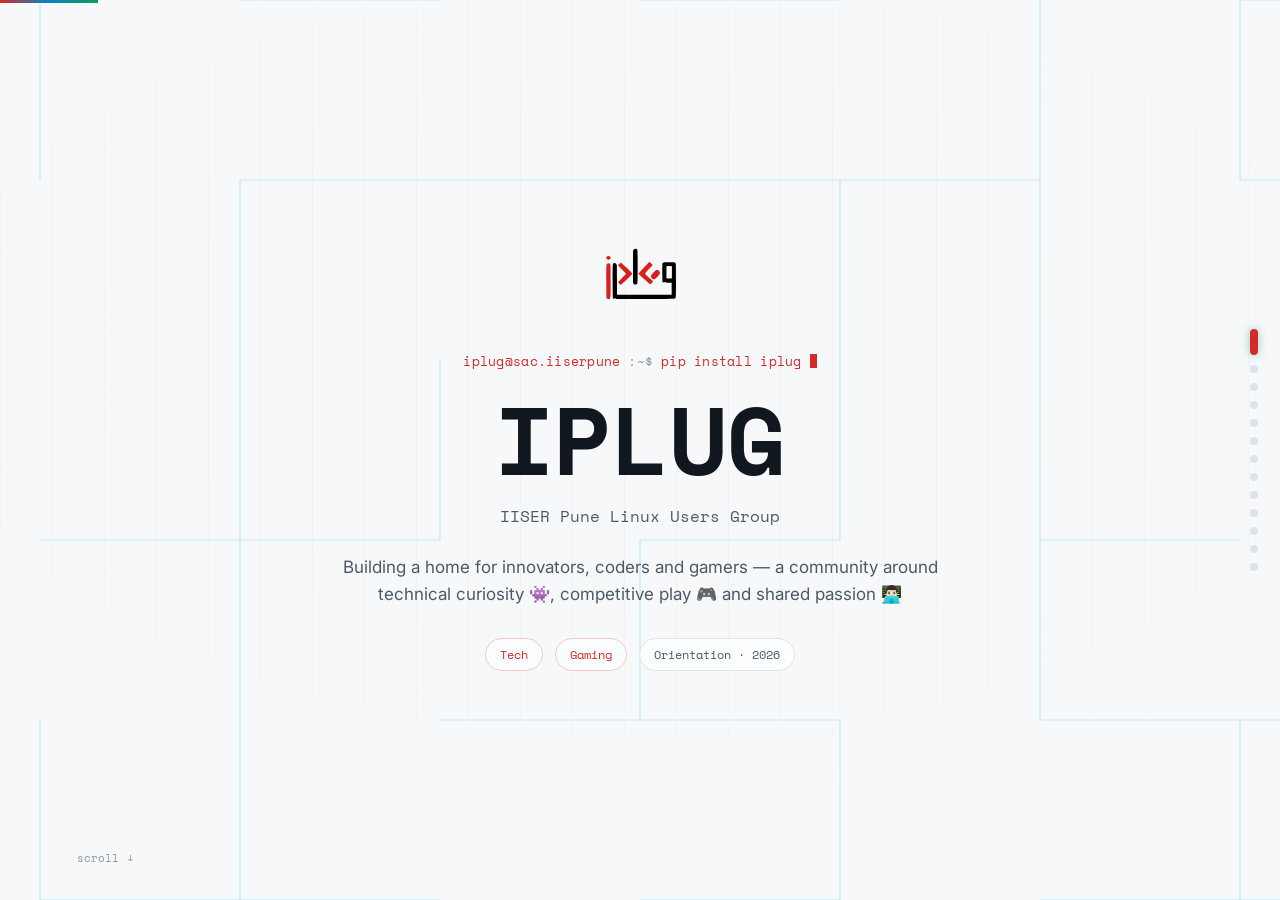
==== commit 4b65b6b1: "Update index.html" ====
--- a/index.html
+++ b/index.html
@@ -17,7 +17,7 @@
   <section class="slide" data-theme="tech" id="slide-0">
     <div class="hex-overlay"></div>
     <div class="slide-inner" style="text-align:center;">
-      <img src="../assets/logo.svg" alt="IPLUG logo" style="width:96px;height:96px;margin-bottom:22px;">
+      <img src="./assets/logo.svg" alt="IPLUG logo" style="width:96px;height:96px;margin-bottom:22px;">
       <div class="nondollar" style="justify-content:center;">iplug@sac.iiserpune<span style="color:var(--text-faint)">:~$</span> pip install iplug<span class="cursor"></span></div>
       <h1 id="typed-title" style="font-size:clamp(40px,9vw,96px); color:var(--text);"></h1>
       <p style="font-family:var(--font-display); font-size:clamp(13px,1.6vw,16px); color:var(--text-dim); margin:14px 0 26px;">
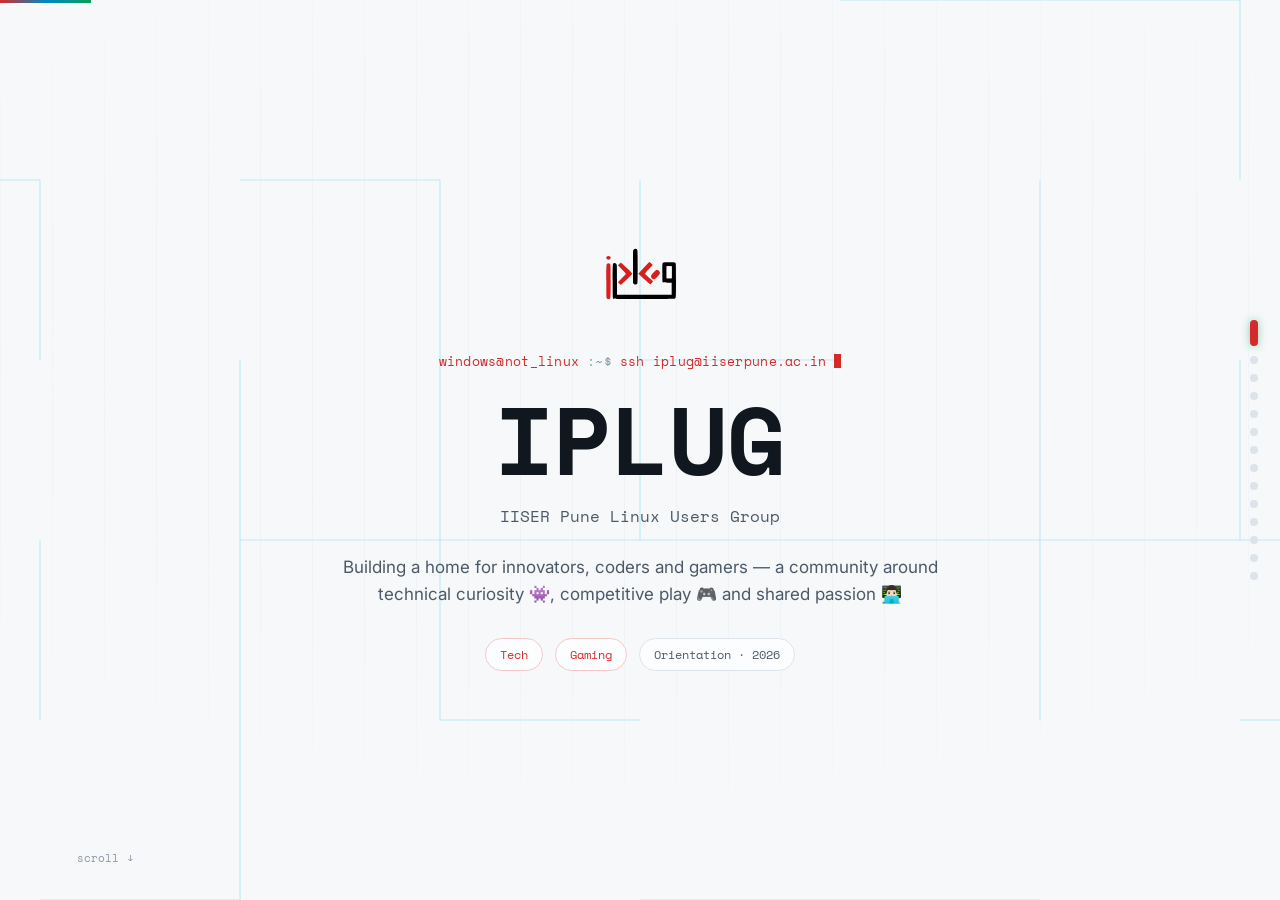
==== commit fc1e5055: "Add files via upload" ====
--- a/index.html
+++ b/index.html
@@ -18,7 +18,7 @@
     <div class="hex-overlay"></div>
     <div class="slide-inner" style="text-align:center;">
       <img src="./assets/logo.svg" alt="IPLUG logo" style="width:96px;height:96px;margin-bottom:22px;">
-      <div class="nondollar" style="justify-content:center;">iplug@sac.iiserpune<span style="color:var(--text-faint)">:~$</span> pip install iplug<span class="cursor"></span></div>
+      <div class="nondollar" style="justify-content:center;">windows@not_linux<span style="color:var(--text-faint)">:~$</span> ssh iplug@iiserpune.ac.in<span class="cursor"></span></div>
       <h1 id="typed-title" style="font-size:clamp(40px,9vw,96px); color:var(--text);"></h1>
       <p style="font-family:var(--font-display); font-size:clamp(13px,1.6vw,16px); color:var(--text-dim); margin:14px 0 26px;">
         IISER Pune Linux Users Group
@@ -39,7 +39,7 @@
   <!-- 2. WHAT IS IPLUG -->
   <section class="slide" data-theme="tech" id="slide-1">
     <div class="hex-overlay"></div>
-    <div class="section-num">01 / 12</div>
+    <div class="section-num">01 / 13</div>
     <div class="slide-inner">
       <div class="eyebrow">cat about_iplug.md<span class="cursor"></span></div>
       <h2>Aren't you using <span class="accent">Linux yet? </span></h2>
@@ -60,7 +60,7 @@
   <!-- 3. FACULTY COORDINATOR -->
   <section class="slide" data-theme="tech" id="slide-2">
     <div class="hex-overlay"></div>
-    <div class="section-num">02 / 12</div>
+    <div class="section-num">02 / 13</div>
     <div class="slide-inner">
       <div class="eyebrow">whoami --faculty<span class="cursor"></span></div>
       <h2>Faculty <span class="accent">Coordinator</span></h2>
@@ -78,7 +78,7 @@
   <!-- 4. PREVIOUS COORDINATORS -->
   <section class="slide" data-theme="tech" id="slide-3">
     <div class="hex-overlay"></div>
-    <div class="section-num">03 / 12</div>
+    <div class="section-num">03 / 13</div>
     <div class="slide-inner">
       <div class="eyebrow">git log --authors=previous-coords<span class="cursor"></span></div>
       <h2>Previous <span class="accent">Coordinators</span></h2>
@@ -94,8 +94,8 @@
           <div class="card"><div style="font-family:var(--font-display); font-size:14px;">Miheer Choudhary</div><div style="color:var(--text-dim); font-size:12px; margin-top:2px;">BSMS 3rd Year</div></div>
         </div>
         <div>
-          <div class="avatar-ph">PHOTO</div>
-          <div class="card"><div style="font-family:var(--font-display); font-size:14px;">[ Name 3 ]</div><div style="color:var(--text-dim); font-size:12px; margin-top:2px;">[ Role / Batch ]</div></div>
+          <div class="avatar-ph"><img src="./assets/Baibhab.jpeg" alt="Miheer" style="height: 100%; width: 100%; margin: 0px"></div>
+          <div class="card"><div style="font-family:var(--font-display); font-size:14px;">Baibhab Nayak</div><div style="color:var(--text-dim); font-size:12px; margin-top:2px;">BSMS 3rd Year</div></div>
         </div>
       </div>
     </div>
@@ -105,7 +105,7 @@
   <!-- 5. CURRENT COORDINATORS -->
   <section class="slide" data-theme="tech" id="slide-4">
     <div class="hex-overlay"></div>
-    <div class="section-num">04 / 12</div>
+    <div class="section-num">04 / 13</div>
     <div class="slide-inner">
       <div class="eyebrow">git log --authors=current-coords --since=now<span class="cursor"></span></div>
       <h2>Current <span class="accent">Coordinators</span></h2>
@@ -121,8 +121,8 @@
           <div class="card"><div style="font-family:var(--font-display); font-size:14px;">M. Manikantan</div><div style="color:var(--text-dim); font-size:12px; margin-top:2px;">BSMS 3rd Year</div></div>
         </div>
         <div>
-          <div class="avatar-ph">PHOTO</div>
-          <div class="card"><div style="font-family:var(--font-display); font-size:14px;">[ Name 3 ]</div><div style="color:var(--text-dim); font-size:12px; margin-top:2px;">[ Role ]</div></div>
+          <div class="avatar-ph"><img src="./assets/Arka.jpeg" alt="Mani" style="height: 100%; width: 100%; margin: 0px"></div>
+          <div class="card"><div style="font-family:var(--font-display); font-size:14px;">Arka Banerjee</div><div style="color:var(--text-dim); font-size:12px; margin-top:2px;">BSMS 3rd Year</div></div>
         </div>
       </div>
     </div>
@@ -131,7 +131,7 @@
 
   <section class="slide" data-theme="tech" id="slide-5">
     <div class="hex-overlay"></div>
-    <div class="section-num">05 / 12</div>
+    <div class="section-num">05 / 13</div>
     <div class="slide-inner">
       <div class="eyebrow">split iplug.txt<span class="cursor"></span></div>
       <h2>Two Cores. <span class="accent">One Community. </span></h2>
@@ -153,7 +153,7 @@
   <!-- 6. EVENTS CONDUCTED LAST YEAR -->
   <section class="slide" data-theme="tech" id="slide-6">
     <div class="hex-overlay"></div>
-    <div class="section-num">06 / 12</div>
+    <div class="section-num">06 / 13</div>
     <div class="slide-inner">
       <div class="eyebrow">ls -l events/last_year/<span class="cursor"></span></div>
       <h2>Events Conducted <span class="accent">Last Year</span></h2>
@@ -216,7 +216,7 @@
   <!-- 7. EVENTS PLANNED - TECH -->
   <section class="slide" data-theme="tech" id="slide-7">
     <div class="hex-overlay"></div>
-    <div class="section-num">07 / 12</div>
+    <div class="section-num">07 / 13</div>
     <div class="slide-inner">
       <div class="eyebrow">cat roadmap/tech_2026.md<span class="cursor"></span></div>
       <h2>This Year — <span class="accent">Tech</span></h2>
@@ -261,7 +261,7 @@
   <!-- 8. EVENTS PLANNED - GAMING -->
   <section class="slide" data-theme="gaming" id="slide-8">
     <div class="hex-overlay"></div>
-    <div class="section-num">08 / 12</div>
+    <div class="section-num">08 / 13</div>
     <div class="slide-inner">
       <div class="eyebrow">cat roadmap/gaming_2026.md<span class="cursor"></span></div>
       <h2>This Year — <span class="accent">Gaming</span></h2>
@@ -276,10 +276,49 @@
     </div>
   </section>
 
-  <!-- 9. UPCOMING EVENTS -->
+  <!-- 8b. IIeSM RESULTS -->
+  <section class="slide" data-theme="gaming" id="slide-8b">
+    <div class="hex-overlay"></div>
+    <div class="section-num">09 / 13</div>
+    <div class="slide-inner">
+      <div class="eyebrow">cat results/iiesm_2026.log<span class="cursor"></span></div>
+      <h2>Inter IISER eSports Meet <span class="accent">(IIeSM)</span></h2>
+      <p class="subhead">CLUTCH showed up and showed out — here's where we won.</p>
+
+      <div class="card" style="margin-bottom:20px; display:flex; align-items:center; gap:14px; flex-wrap:wrap;">
+        <span class="badge cyan">Clash Royale</span>
+        <span style="color:var(--text); font-size:14px;">Siddhesh Pingale <span style="color:var(--text-dim);">got us the W</span></span>
+      </div>
+
+      <div class="grid grid-2">
+        <div class="card">
+          <div class="badge cyan" style="margin-bottom:14px;">Valorant</div>
+          <ul style="list-style:none; padding:0; margin:0; display:flex; flex-direction:column; gap:11px;">
+            <li style="display:flex; justify-content:space-between; gap:12px;"><span style="color:var(--text); font-size:13.5px;">Shreedhar Reddy</span><span style="font-family:var(--font-display); color:var(--text-faint); font-size:12px;">Conc HClO4</span></li>
+            <li style="display:flex; justify-content:space-between; gap:12px;"><span style="color:var(--text); font-size:13.5px;">Ajay J Malik</span><span style="font-family:var(--font-display); color:var(--text-faint); font-size:12px;">Sabreclaws09</span></li>
+            <li style="display:flex; justify-content:space-between; gap:12px;"><span style="color:var(--text); font-size:13.5px;">Anirban Roy Choudhury</span><span style="font-family:var(--font-display); color:var(--text-faint); font-size:12px;">Zeus</span></li>
+            <li style="display:flex; justify-content:space-between; gap:12px;"><span style="color:var(--text); font-size:13.5px;">Monbikash Gayan</span><span style="font-family:var(--font-display); color:var(--text-faint); font-size:12px;">Brawktagon</span></li>
+            <li style="display:flex; justify-content:space-between; gap:12px;"><span style="color:var(--text); font-size:13.5px;">Tanishq Ved Milani</span><span style="font-family:var(--font-display); color:var(--text-faint); font-size:12px;">Clovocaine</span></li>
+          </ul>
+        </div>
+        <div class="card">
+          <div class="badge cyan" style="margin-bottom:14px;">CODM</div>
+          <ul style="list-style:none; padding:0; margin:0; display:flex; flex-direction:column; gap:11px;">
+            <li style="display:flex; justify-content:space-between; gap:12px;"><span style="color:var(--text); font-size:13.5px;">Nitin Dhamija</span><span style="font-family:var(--font-display); color:var(--text-faint); font-size:12px;">Mr.NitinKing</span></li>
+            <li style="display:flex; justify-content:space-between; gap:12px;"><span style="color:var(--text); font-size:13.5px;">Anurag Singh</span><span style="font-family:var(--font-display); color:var(--text-faint); font-size:12px;">Anurag@0405</span></li>
+            <li style="display:flex; justify-content:space-between; gap:12px;"><span style="color:var(--text); font-size:13.5px;">Aaditya S</span><span style="font-family:var(--font-display); color:var(--text-faint); font-size:12px;">x_AADITYA_x</span></li>
+            <li style="display:flex; justify-content:space-between; gap:12px;"><span style="color:var(--text); font-size:13.5px;">Abhimanyu Mishra</span><span style="font-family:var(--font-display); color:var(--text-faint); font-size:12px;">-Mirage.</span></li>
+            <li style="display:flex; justify-content:space-between; gap:12px;"><span style="color:var(--text); font-size:13.5px;">Anbu S</span><span style="font-family:var(--font-display); color:var(--text-faint); font-size:12px;">AgentAlphalite</span></li>
+          </ul>
+        </div>
+      </div>
+    </div>
+  </section>
+
+  <!-- 10. UPCOMING EVENTS -->
   <section class="slide" data-theme="tech" id="slide-9">
     <div class="hex-overlay"></div>
-    <div class="section-num">09 / 12</div>
+    <div class="section-num">10 / 13</div>
     <div class="slide-inner">
       <div class="eyebrow">at --list upcoming/<span class="cursor"></span></div>
       <h2>Upcoming <span class="accent">Events</span></h2>
@@ -299,10 +338,10 @@
     </div>
   </section>
 
-  <!-- 10. MEME: WORDS YOU CAN SAY FREELY -->
+  <!-- 11. MEME: WORDS YOU CAN SAY FREELY -->
   <section class="slide" data-theme="tech" id="slide-10">
     <div class="hex-overlay"></div>
-    <div class="section-num">10 / 12</div>
+    <div class="section-num">11 / 13</div>
     <div class="slide-inner">
       <div class="eyebrow">man -k perks_of_iplug<span class="cursor"></span></div>
       <h2>Perks of Showing Up to <span class="accent">IPLUG Events</span></h2>
@@ -392,10 +431,10 @@
   </section>
   -->
 
-  <!-- 11. MERCH COMPETITION -->
+  <!-- 12. MERCH COMPETITION -->
   <section class="slide" data-theme="tech" id="slide-11">
     <div class="hex-overlay"></div>
-    <div class="section-num">11 / 12</div>
+    <div class="section-num">12 / 13</div>
     <div class="slide-inner" style="text-align:center;">
       <div class="eyebrow" style="justify-content:center;">./run merch_design_competition.sh<span class="cursor"></span></div>
       <h2>Merch Design <span class="accent">Competition</span></h2>
@@ -435,6 +474,10 @@
           <div class="qr-ph"><img src="./assets/dc.png" alt="merch" style="height: 100%; width: 100%; margin: 0px"></div>
           <div style="font-family:var(--font-display); font-size:12px; color:var(--text-dim); margin-top:10px;">Discord</div>
         </div>
+        <div>
+          <div class="qr-ph"><img src="./assets/gaming-cult.png" alt="merch" style="height: 100%; width: 100%; margin: 0px"></div>
+          <div style="font-family:var(--font-display); font-size:12px; color:var(--text-dim); margin-top:10px;">Gaming Cult</div>
+        </div>
       </div>
       <p style="margin-top:34px; color:var(--text-faint); font-family:var(--font-display); font-size:12px;">See you at orientation — welcome to IPLUG. 👾</p>
     </div>
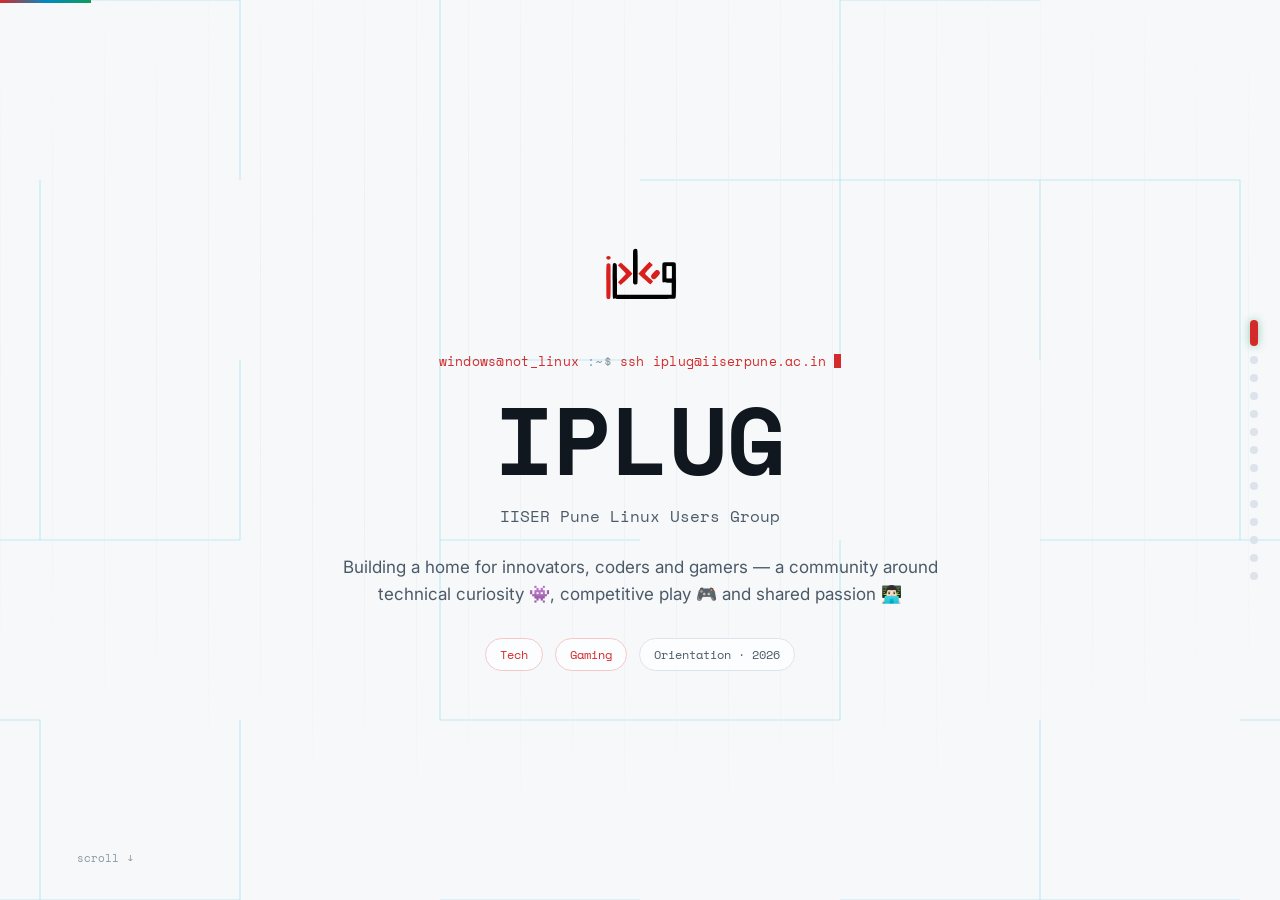
==== commit 8739000a: "Update index.html" ====
--- a/index.html
+++ b/index.html
@@ -325,12 +325,12 @@
       <p class="subhead">Mark these — first two are right around the corner.</p>
       <div class="grid grid-2">
         <div class="card" style="border-color:var(--green-dim);">
-          <div class="badge green" style="margin-bottom:14px;">Tech · 28 Aug, 6 PM onwards</div>
+          <div class="badge green" style="margin-bottom:14px;">Tech · 29 Aug, Saturday</div>
           <h3 style="font-size:19px; color:var(--text);">Plugged_In — Session 1</h3>
           <p style="color:var(--text-dim); font-size:13px; margin:8px 0 0;">Exploring Coding in Science &amp; a Python Intro.</p>
         </div>
         <div class="card" style="border-color:var(--cyan-dim);">
-          <div class="badge cyan" style="margin-bottom:14px;">Gaming · Next Weekend</div>
+          <div class="badge cyan" style="margin-bottom:14px;">Gaming · September 1st Weekend</div>
           <h3 style="font-size:19px; color:var(--text);">Minecraft Event</h3>
           <p style="color:var(--text-dim); font-size:13px; margin:8px 0 0;">By CLUTCH.</p>
         </div>
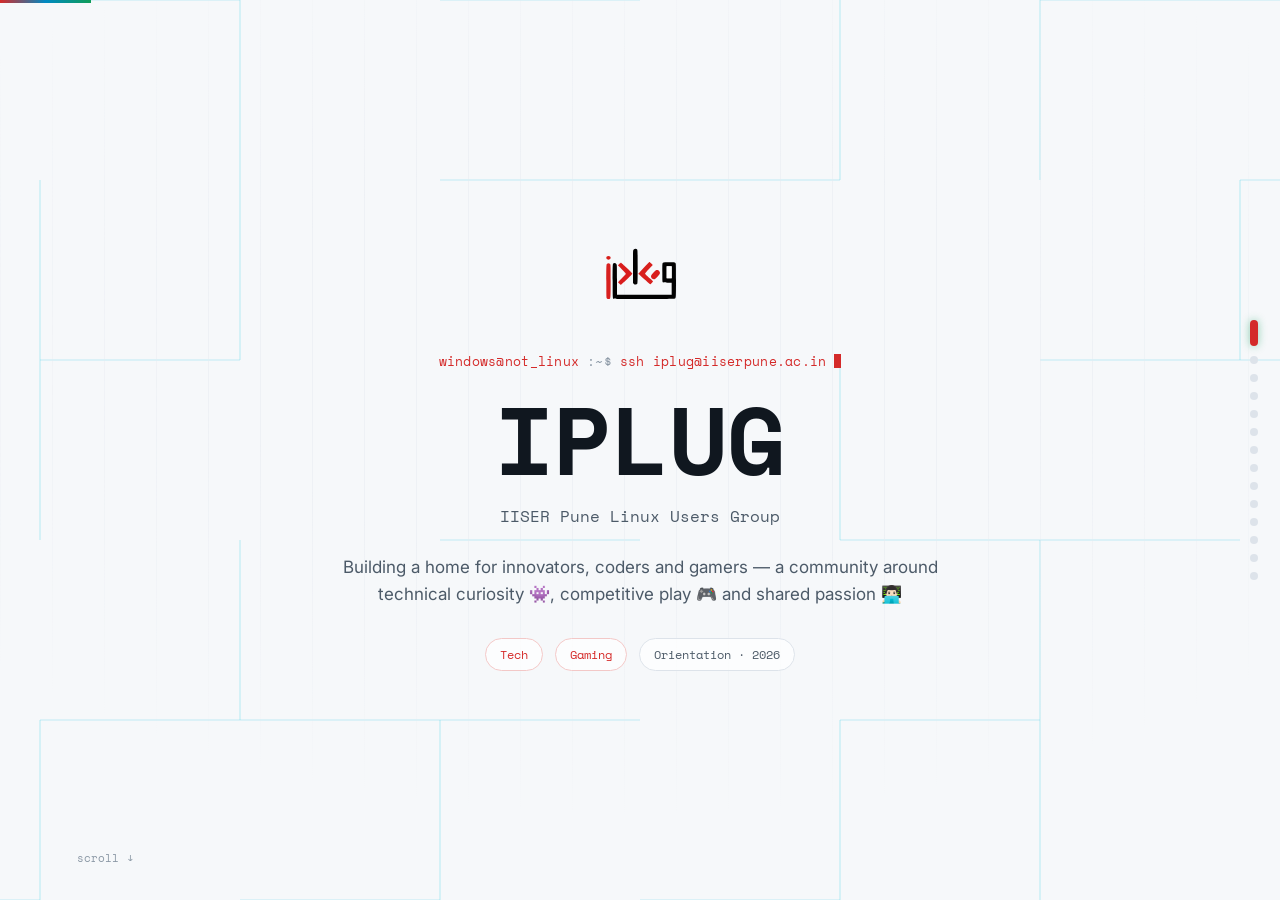
==== commit c781f07d: "Add files via upload" ====
--- a/index.html
+++ b/index.html
@@ -2,6 +2,21 @@
 <html lang="en">
 <head>
 <meta charset="UTF-8">
+<!-- Device gateway: same link for everyone, different build per device.
+     Runs before anything else so mobile visitors never see the desktop
+     deck flash. Re-checks are only on load; someone who resizes the
+     browser window across the breakpoint after loading needs a refresh
+     to switch — an acceptable trade-off for a static GitHub Pages site
+     with no server-side device detection. -->
+<script>
+(function () {
+  var isNarrow = window.matchMedia && window.matchMedia('(max-width: 800px)').matches;
+  var isMobileUA = /Android|iPhone|iPad|iPod|Mobile|Windows Phone/i.test(navigator.userAgent || '');
+  if (isNarrow || isMobileUA) {
+    location.replace('mobile.html' + location.search + location.hash);
+  }
+})();
+</script>
 <meta name="viewport" content="width=device-width, initial-scale=1.0">
 <title>IPLUG — Freshers' Orientation</title>
 <link rel="stylesheet" href="style.css">
--- a/style.css
+++ b/style.css
@@ -553,4 +553,53 @@
   .grid-3{ grid-template-columns: 1fr 1fr; }
   .grid-2{ grid-template-columns: 1fr; }
   .slide[data-theme="gaming"] .tag-list{ grid-template-columns: repeat(2, 1fr); }
+
+  /* ---- viewport-height fix: mobile browser chrome (address bar, etc.)
+     makes 100vh unreliable. dvh tracks the *actual* visible area, so use
+     it where supported; 100vh stays as the fallback for older browsers.
+     Scoped to this breakpoint only, so desktop keeps plain 100vh. ---- */
+  #deck{ height: 100vh; }
+  #deck{ height: 100dvh; }
+  .slide{ height: 100vh; min-height: 100vh; }
+  .slide{ height: 100dvh; min-height: 100dvh; }
+
+  /* ---- allow a slide's own content to scroll on phones ----
+     Several slides (event grids, results lists, the term glossary) run
+     taller than one phone screen. Desktop has room and clips on purpose;
+     on mobile that clipping just hides content, so let the slide itself
+     scroll instead of the whole deck refusing to reveal it. */
+  .slide{
+    overflow-y: auto;
+    -webkit-overflow-scrolling: touch;
+    /* Centering (justify-content:center, set above for desktop) breaks
+       once content is taller than the screen: the browser centers the
+       overflow too, pushing the top half — heading, photo — above
+       scrollTop 0, where it can never be scrolled to. Top-align instead
+       so everything starts in view and any extra content is reachable
+       by scrolling down. */
+    justify-content: flex-start;
+    padding-top: calc(var(--slide-pad) + 6px);
+    padding-bottom: calc(var(--slide-pad) + 6px);
+  }
+  .slide-inner{ padding-bottom: 8px; }
+
+  /* ---- prevent stray horizontal scroll on narrow widths ---- */
+  html, body{ overflow-x: hidden; }
+  .slide{ overflow-x: hidden; }
+
+  /* ---- tighten oversized fixed-size chunks so nothing spills off a
+     narrow screen ---- */
+  .deadline-box{ padding: 20px 22px; }
+  .deadline-box .deadline-timer{ font-size: clamp(26px, 8vw, 40px); }
+  .terminal-body{ padding: 16px 16px 18px; gap: 12px 18px; }
+  .qr-ph{ width: 132px; height: 132px; }
+  .section-num{ display: none; }
+}
+
+/* Extra-small phones: back grid-3 off to a single column so card text
+   (event names + descriptions) doesn't get squeezed into a sliver. */
+@media (max-width: 420px){
+  .grid-3{ grid-template-columns: 1fr; }
+  .slide[data-theme="gaming"] .tag-list{ grid-template-columns: repeat(2, 1fr); }
+  .card{ padding: 18px 18px; }
 }
